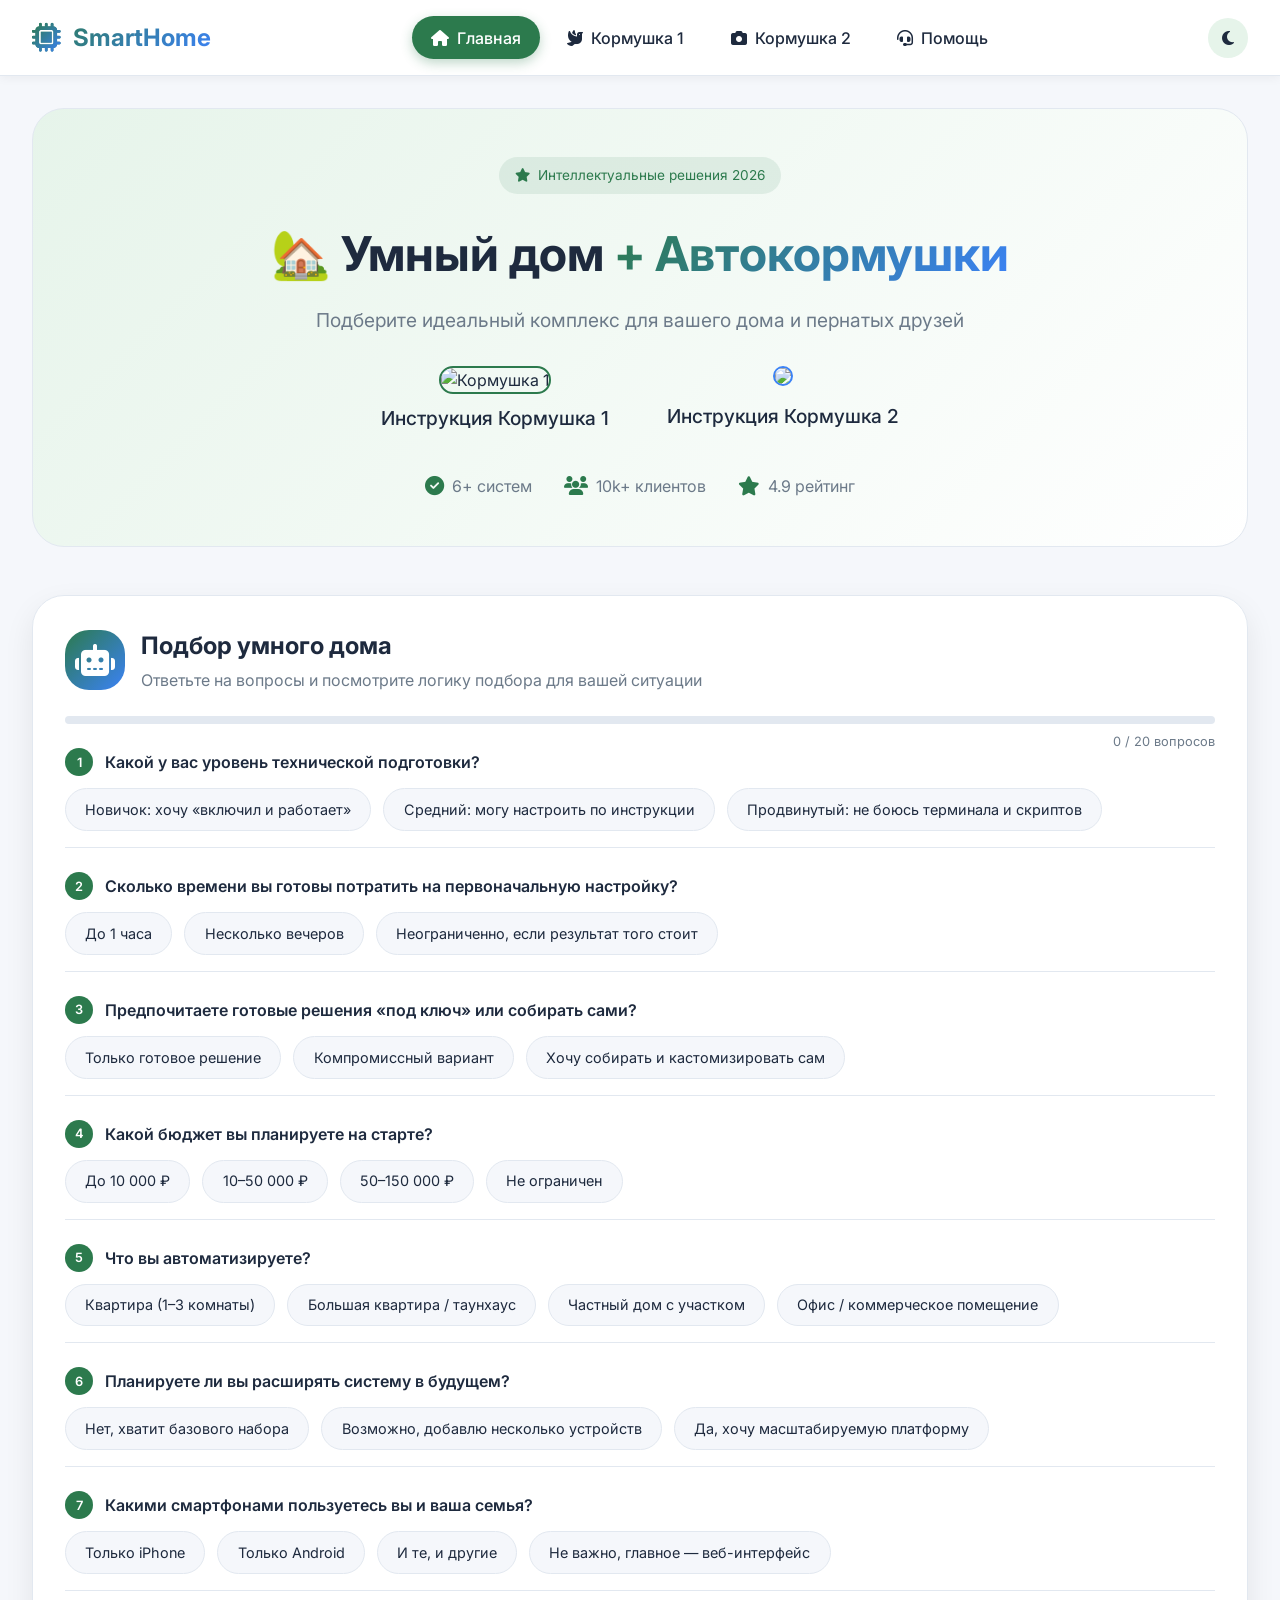
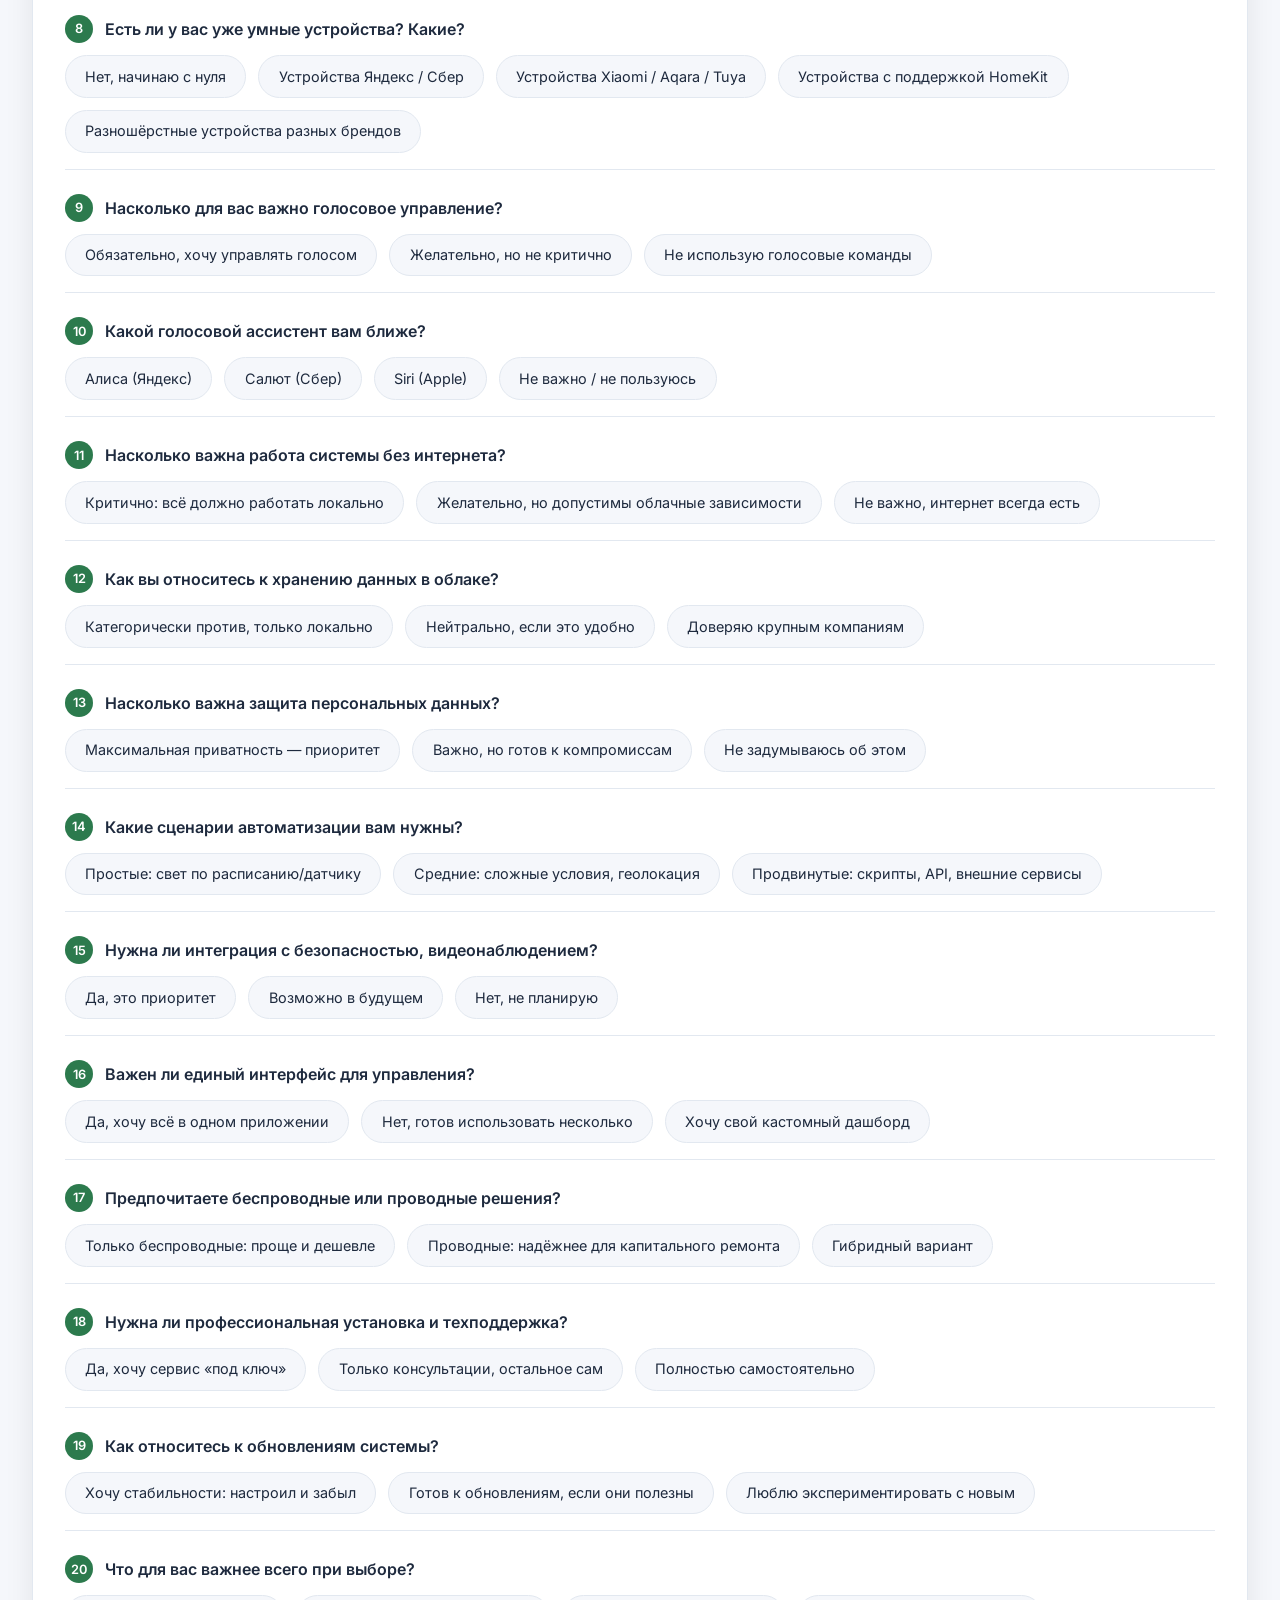
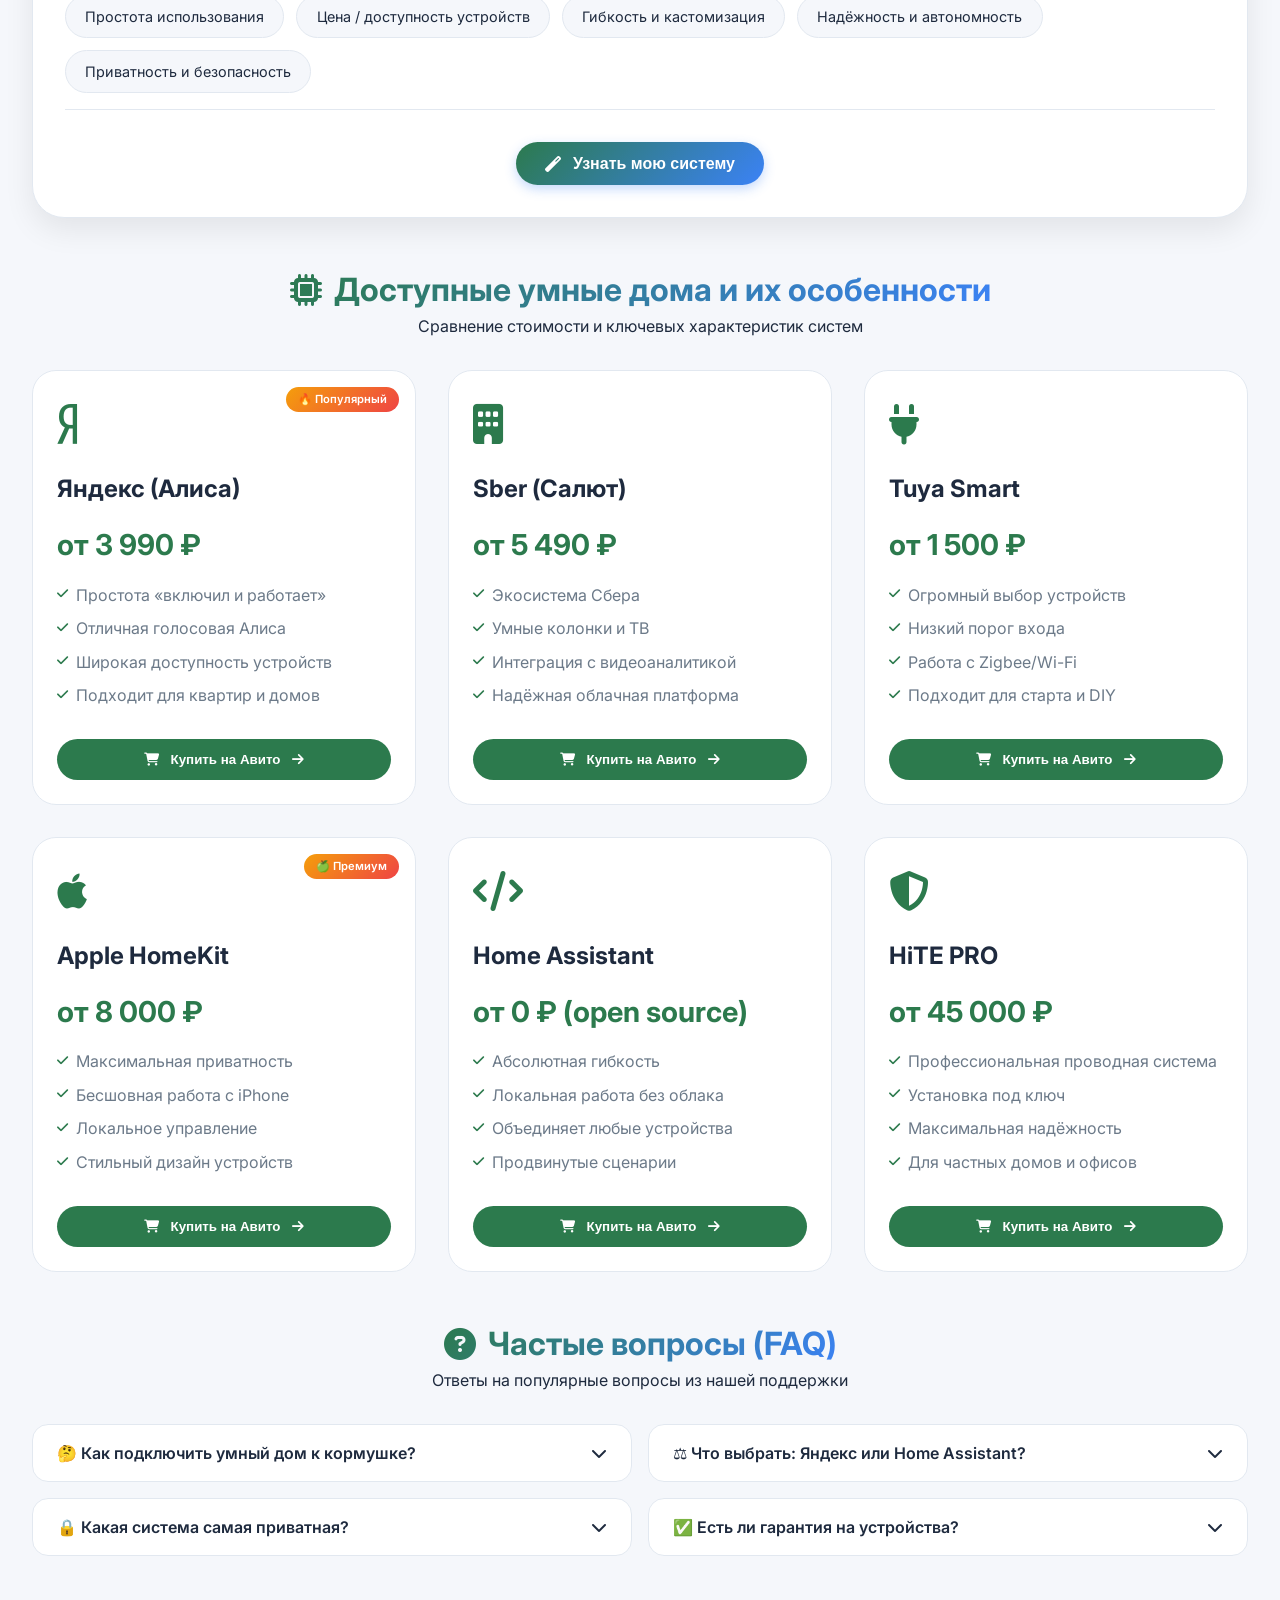
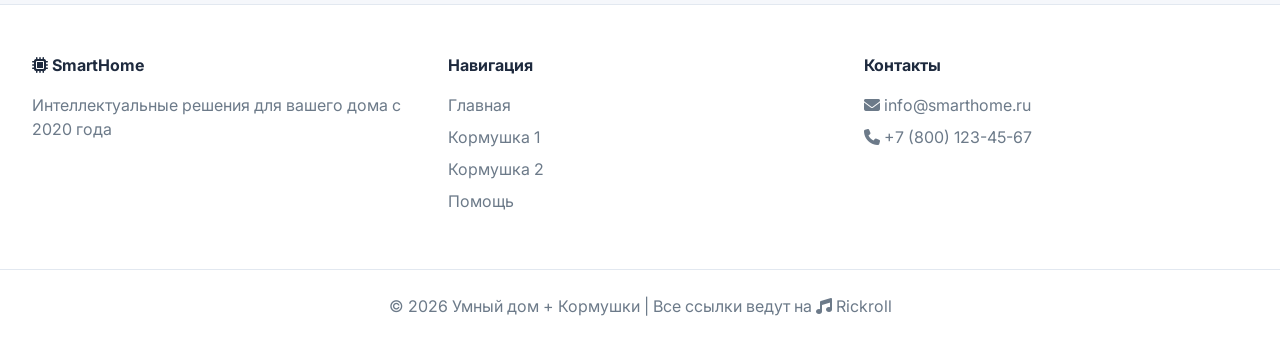
==== index.html @ ef46e373 "Add files via upload" ====
<!DOCTYPE html>
<html lang="ru">
<head>
    <meta charset="UTF-8">
    <meta name="viewport" content="width=device-width, initial-scale=1.0, user-scalable=yes">
    <title>Умный дом | Подбор системы и кормушки</title>
    <link rel="stylesheet" href="style.css">
    <link href="https://fonts.googleapis.com/css2?family=Inter:opsz,wght@14..32,300;14..32,400;14..32,500;14..32,600;14..32,700&display=swap" rel="stylesheet">
    <link rel="stylesheet" href="https://cdnjs.cloudflare.com/ajax/libs/font-awesome/6.5.1/css/all.min.css">
</head>
<body>

<nav class="navbar">
    <div class="nav-container">
        <div class="logo">
            <i class="fas fa-microchip"></i>
            <span>SmartHome</span>
        </div>
        <div class="nav-links">
            <a href="index.html" class="nav-link active">
                <i class="fas fa-home"></i>
                <span>Главная</span>
            </a>
            <a href="feeder1.html" class="nav-link">
                <i class="fas fa-dove"></i>
                <span>Кормушка 1</span>
            </a>
            <a href="feeder2.html" class="nav-link">
                <i class="fas fa-camera"></i>
                <span>Кормушка 2</span>
            </a>
            <a href="help.html" class="nav-link">
                <i class="fas fa-headset"></i>
                <span>Помощь</span>
            </a>
        </div>
        <div class="theme-toggle">
            <i class="fas fa-moon"></i>
        </div>
    </div>
</nav>

<div class="container">
    <div class="hero">
        <div class="hero-badge">
            <i class="fas fa-star"></i>
            <span>Интеллектуальные решения 2026</span>
        </div>
        <h1>🏡 Умный дом <span class="gradient-text">+ Автокормушки</span></h1>
        <p>Подберите идеальный комплекс для вашего дома и пернатых друзей</p>
        
        <div style="display: flex; gap: 20px; justify-content: center; margin-top: 20px; flex-wrap: wrap;">
            <div style="text-align: center;">
                <img src="https://i.oneme.ru/i?r=BTE2sh_eZW7g8kugOdIm2Not65lUGBtLvQIJbwG-RLwgRYxb2yZsm7Zp_z8z1HLp_Xo" alt="Кормушка 1" style="border-radius: 15px; border: 2px solid var(--primary);">
                <p><a href="feeder1.html" class="nav-link">Инструкция Кормушка 1</a></p>
            </div>
            <div style="text-align: center;">
                <img src="https://i.oneme.ru/i?r=BTE2sh_eZW7g8kugOdIm2NotG6CDVXDLyQb_GmB9_yFHc4xb2yZsm7Zp_z8z1HLp_Xo" style="border-radius: 15px; border: 2px solid var(--secondary);">
                <p><a href="feeder2.html" class="nav-link">Инструкция Кормушка 2</a></p>
            </div>
        </div>

        <div class="hero-stats">
            <div class="stat">
                <i class="fas fa-check-circle"></i>
                <span>6+ систем</span>
            </div>
            <div class="stat">
                <i class="fas fa-users"></i>
                <span>10k+ клиентов</span>
            </div>
            <div class="stat">
                <i class="fas fa-star"></i>
                <span>4.9 рейтинг</span>
            </div>
        </div>
    </div>

    <div class="quiz-container" id="quizContainer">
        <div class="quiz-header">
            <div class="quiz-icon">
                <i class="fas fa-robot"></i>
            </div>
            <div>
                <h2>Подбор умного дома</h2>
                <p class="quiz-subtitle">Ответьте на вопросы и посмотрите логику подбора для вашей ситуации</p>
            </div>
        </div>
        
        <div class="quiz-progress">
            <div class="progress-bar" id="quizProgressBar"></div>
            <div class="progress-text">
                <span id="answeredCount">0</span> / <span id="totalQuestions">20</span> вопросов
            </div>
        </div>
        
        <div id="questionsArea"></div>
        
        <div class="quiz-buttons">
            <button id="submitQuiz" class="btn-primary">
                <i class="fas fa-magic"></i>
                <span>Узнать мою систему</span>
            </button>
            <button id="resetQuiz" class="btn-secondary" style="display: none;">
                <i class="fas fa-redo-alt"></i>
                <span>Пройти заново</span>
            </button>
        </div>
        
        <div id="quizResult" class="quiz-result" style="display: none;"></div>
    </div>

    <div class="section-header">
        <h2 class="section-title">
            <i class="fas fa-microchip"></i>
            Доступные умные дома и их особенности
        </h2>
        <p>Сравнение стоимости и ключевых характеристик систем</p>
    </div>
    
    <div class="grid-cards">
        <div class="smart-card">
            <div class="card-badge">🔥 Популярный</div>
            <div class="card-icon"><i class="fab fa-yandex"></i></div>
            <h3>Яндекс (Алиса)</h3>
            <div class="price">от 3 990 ₽</div>
            <ul class="feature-list">
                <li><i class="fas fa-check"></i>Простота «включил и работает»</li>
                <li><i class="fas fa-check"></i>Отличная голосовая Алиса</li>
                <li><i class="fas fa-check"></i>Широкая доступность устройств</li>
                <li><i class="fas fa-check"></i>Подходит для квартир и домов</li>
            </ul>
            <button class="btn-buy" onclick="buyOnAvito('Яндекс Умный дом с Алисой')">
                <i class="fas fa-shopping-cart"></i>
                <span>Купить на Авито</span>
                <i class="fas fa-arrow-right"></i>
            </button>
        </div>
        
        <div class="smart-card">
            <div class="card-icon"><i class="fas fa-building"></i></div>
            <h3>Sber (Салют)</h3>
            <div class="price">от 5 490 ₽</div>
            <ul class="feature-list">
                <li><i class="fas fa-check"></i>Экосистема Сбера</li>
                <li><i class="fas fa-check"></i>Умные колонки и ТВ</li>
                <li><i class="fas fa-check"></i>Интеграция с видеоаналитикой</li>
                <li><i class="fas fa-check"></i>Надёжная облачная платформа</li>
            </ul>
            <button class="btn-buy" onclick="buyOnAvito('Sber Умный дом')">
                <i class="fas fa-shopping-cart"></i>
                <span>Купить на Авито</span>
                <i class="fas fa-arrow-right"></i>
            </button>
        </div>
        
        <div class="smart-card">
            <div class="card-icon"><i class="fas fa-plug"></i></div>
            <h3>Tuya Smart</h3>
            <div class="price">от 1 500 ₽</div>
            <ul class="feature-list">
                <li><i class="fas fa-check"></i>Огромный выбор устройств</li>
                <li><i class="fas fa-check"></i>Низкий порог входа</li>
                <li><i class="fas fa-check"></i>Работа с Zigbee/Wi-Fi</li>
                <li><i class="fas fa-check"></i>Подходит для старта и DIY</li>
            </ul>
            <button class="btn-buy" onclick="buyOnAvito('Tuya Smart устройства')">
                <i class="fas fa-shopping-cart"></i>
                <span>Купить на Авито</span>
                <i class="fas fa-arrow-right"></i>
            </button>
        </div>
        
        <div class="smart-card">
            <div class="card-badge">🍏 Премиум</div>
            <div class="card-icon"><i class="fab fa-apple"></i></div>
            <h3>Apple HomeKit</h3>
            <div class="price">от 8 000 ₽</div>
            <ul class="feature-list">
                <li><i class="fas fa-check"></i>Максимальная приватность</li>
                <li><i class="fas fa-check"></i>Бесшовная работа с iPhone</li>
                <li><i class="fas fa-check"></i>Локальное управление</li>
                <li><i class="fas fa-check"></i>Стильный дизайн устройств</li>
            </ul>
            <button class="btn-buy" onclick="buyOnAvito('Apple HomeKit')">
                <i class="fas fa-shopping-cart"></i>
                <span>Купить на Авито</span>
                <i class="fas fa-arrow-right"></i>
            </button>
        </div>
        
        <div class="smart-card">
            <div class="card-icon"><i class="fas fa-code"></i></div>
            <h3>Home Assistant</h3>
            <div class="price">от 0 ₽ (open source)</div>
            <ul class="feature-list">
                <li><i class="fas fa-check"></i>Абсолютная гибкость</li>
                <li><i class="fas fa-check"></i>Локальная работа без облака</li>
                <li><i class="fas fa-check"></i>Объединяет любые устройства</li>
                <li><i class="fas fa-check"></i>Продвинутые сценарии</li>
            </ul>
            <button class="btn-buy" onclick="buyOnAvito('Home Assistant железо')">
                <i class="fas fa-shopping-cart"></i>
                <span>Купить на Авито</span>
                <i class="fas fa-arrow-right"></i>
            </button>
        </div>
        
        <div class="smart-card">
            <div class="card-icon"><i class="fas fa-shield-alt"></i></div>
            <h3>HiTE PRO</h3>
            <div class="price">от 45 000 ₽</div>
            <ul class="feature-list">
                <li><i class="fas fa-check"></i>Профессиональная проводная система</li>
                <li><i class="fas fa-check"></i>Установка под ключ</li>
                <li><i class="fas fa-check"></i>Максимальная надёжность</li>
                <li><i class="fas fa-check"></i>Для частных домов и офисов</li>
            </ul>
            <button class="btn-buy" onclick="buyOnAvito('HiTE PRO')">
                <i class="fas fa-shopping-cart"></i>
                <span>Купить на Авито</span>
                <i class="fas fa-arrow-right"></i>
            </button>
        </div>
    </div>

    <div class="section-header">
        <h2 class="section-title">
            <i class="fas fa-question-circle"></i>
            Частые вопросы (FAQ)
        </h2>
        <p>Ответы на популярные вопросы из нашей поддержки</p>
    </div>
    
    <div class="faq-grid">
        <div class="faq-item">
            <div class="faq-question">
                <span>🤔 Как подключить умный дом к кормушке?</span>
                <i class="fas fa-chevron-down"></i>
            </div>
            <div class="faq-answer">Все наши комплекты совместимы с кормушками через Wi-Fi/Zigbee модуль. В инструкции описана синхронизация. Процесс занимает не более 10 минут.</div>
        </div>
        
        <div class="faq-item">
            <div class="faq-question">
                <span>⚖️ Что выбрать: Яндекс или Home Assistant?</span>
                <i class="fas fa-chevron-down"></i>
            </div>
            <div class="faq-answer">Если важна простота — Яндекс. Если гибкость и локальность — Home Assistant. Часто используют гибрид: HA как мозг, колонки как интерфейс.</div>
        </div>
        
        <div class="faq-item">
            <div class="faq-question">
                <span>🔒 Какая система самая приватная?</span>
                <i class="fas fa-chevron-down"></i>
            </div>
            <div class="faq-answer">Home Assistant и Apple HomeKit (при локальной настройке) — лидеры по приватности. Ваши данные не покидают пределы дома.</div>
        </div>
        
        <div class="faq-item">
            <div class="faq-question">
                <span>✅ Есть ли гарантия на устройства?</span>
                <i class="fas fa-chevron-down"></i>
            </div>
            <div class="faq-answer">12 месяцев на все устройства. Обмен/возврат в течение 14 дней по закону. Предоставляем официальную гарантию.</div>
        </div>
    </div>
</div>

<footer class="footer">
    <div class="footer-content">
        <div class="footer-section">
            <h4><i class="fas fa-microchip"></i> SmartHome</h4>
            <p>Интеллектуальные решения для вашего дома с 2020 года</p>
        </div>
        <div class="footer-section">
            <h4>Навигация</h4>
            <a href="index.html">Главная</a>
            <a href="feeder1.html">Кормушка 1</a>
            <a href="feeder2.html">Кормушка 2</a>
            <a href="help.html">Помощь</a>
        </div>
        <div class="footer-section">
            <h4>Контакты</h4>
            <p><i class="fas fa-envelope"></i> info@smarthome.ru</p>
            <p><i class="fas fa-phone"></i> +7 (800) 123-45-67</p>
        </div>
    </div>
    <div class="footer-bottom">
        <p>© 2026 Умный дом + Кормушки | Все ссылки ведут на <i class="fas fa-music"></i> Rickroll</p>
    </div>
</footer>

<script src="script.js"></script>
<script>
    const questions = [
        { text: "Какой у вас уровень технической подготовки?", options: ["Новичок: хочу «включил и работает»", "Средний: могу настроить по инструкции", "Продвинутый: не боюсь терминала и скриптов"] },
        { text: "Сколько времени вы готовы потратить на первоначальную настройку?", options: ["До 1 часа", "Несколько вечеров", "Неограниченно, если результат того стоит"] },
        { text: "Предпочитаете готовые решения «под ключ» или собирать сами?", options: ["Только готовое решение", "Компромиссный вариант", "Хочу собирать и кастомизировать сам"] },
        { text: "Какой бюджет вы планируете на старте?", options: ["До 10 000 ₽", "10–50 000 ₽", "50–150 000 ₽", "Не ограничен"] },
        { text: "Что вы автоматизируете?", options: ["Квартира (1–3 комнаты)", "Большая квартира / таунхаус", "Частный дом с участком", "Офис / коммерческое помещение"] },
        { text: "Планируете ли вы расширять систему в будущем?", options: ["Нет, хватит базового набора", "Возможно, добавлю несколько устройств", "Да, хочу масштабируемую платформу"] },
        { text: "Какими смартфонами пользуетесь вы и ваша семья?", options: ["Только iPhone", "Только Android", "И те, и другие", "Не важно, главное — веб-интерфейс"] },
        { text: "Есть ли у вас уже умные устройства? Какие?", options: ["Нет, начинаю с нуля", "Устройства Яндекс / Сбер", "Устройства Xiaomi / Aqara / Tuya", "Устройства с поддержкой HomeKit", "Разношёрстные устройства разных брендов"] },
        { text: "Насколько для вас важно голосовое управление?", options: ["Обязательно, хочу управлять голосом", "Желательно, но не критично", "Не использую голосовые команды"] },
        { text: "Какой голосовой ассистент вам ближе?", options: ["Алиса (Яндекс)", "Салют (Сбер)", "Siri (Apple)", "Не важно / не пользуюсь"] },
        { text: "Насколько важна работа системы без интернета?", options: ["Критично: всё должно работать локально", "Желательно, но допустимы облачные зависимости", "Не важно, интернет всегда есть"] },
        { text: "Как вы относитесь к хранению данных в облаке?", options: ["Категорически против, только локально", "Нейтрально, если это удобно", "Доверяю крупным компаниям"] },
        { text: "Насколько важна защита персональных данных?", options: ["Максимальная приватность — приоритет", "Важно, но готов к компромиссам", "Не задумываюсь об этом"] },
        { text: "Какие сценарии автоматизации вам нужны?", options: ["Простые: свет по расписанию/датчику", "Средние: сложные условия, геолокация", "Продвинутые: скрипты, API, внешние сервисы"] },
        { text: "Нужна ли интеграция с безопасностью, видеонаблюдением?", options: ["Да, это приоритет", "Возможно в будущем", "Нет, не планирую"] },
        { text: "Важен ли единый интерфейс для управления?", options: ["Да, хочу всё в одном приложении", "Нет, готов использовать несколько", "Хочу свой кастомный дашборд"] },
        { text: "Предпочитаете беспроводные или проводные решения?", options: ["Только беспроводные: проще и дешевле", "Проводные: надёжнее для капитального ремонта", "Гибридный вариант"] },
        { text: "Нужна ли профессиональная установка и техподдержка?", options: ["Да, хочу сервис «под ключ»", "Только консультации, остальное сам", "Полностью самостоятельно"] },
        { text: "Как относитесь к обновлениям системы?", options: ["Хочу стабильности: настроил и забыл", "Готов к обновлениям, если они полезны", "Люблю экспериментировать с новым"] },
        { text: "Что для вас важнее всего при выборе?", options: ["Простота использования", "Цена / доступность устройств", "Гибкость и кастомизация", "Надёжность и автономность", "Приватность и безопасность"] }
    ];

    const systems = {
        yandex: { name: "Яндекс (Алиса)", icon: "fab fa-yandex", color: "#fc3f1d" },
        sber: { name: "Sber (Салют)", icon: "fas fa-building", color: "#2d9c5c" },
        tuya: { name: "Tuya Smart", icon: "fas fa-plug", color: "#3b82f6" },
        homekit: { name: "Apple HomeKit", icon: "fab fa-apple", color: "#555" },
        hass: { name: "Home Assistant", icon: "fas fa-code", color: "#18bcc9" },
        hite: { name: "HiTE PRO", icon: "fas fa-shield-alt", color: "#8b5cf6" }
    };

    const descriptions = {
        yandex: "🏠 **Яндекс (Алиса)** — идеальный выбор для новичков. Простота, доступные устройства, отличное голосовое управление.",
        sber: "🌿 **Sber (Салют)** — надёжная экосистема от Сбера. Хорошая интеграция с умными ТВ и камерами.",
        tuya: "🐾 **Tuya Smart** — самое бюджетное решение. Огромный выбор устройств от разных производителей.",
        homekit: "🍏 **Apple HomeKit** — максимальная приватность и бесшовная работа с iPhone/iPad.",
        hass: "⚙️ **Home Assistant** — абсолютная свобода. Объединяет любые устройства, работает локально.",
        hite: "🔧 **HiTE PRO** — профессиональная проводная система. Установка под ключ, максимальная надёжность."
    };

    function calculateScores(answers) {
        let scores = { yandex: 0, sber: 0, tuya: 0, homekit: 0, hass: 0, hite: 0 };
        if (answers[0] === 0) { scores.yandex += 3; scores.sber += 3; scores.tuya += 2; }
        else if (answers[0] === 2) { scores.hass += 5; scores.hite += 2; }
        if (answers[1] === 0) { scores.yandex += 2; scores.sber += 2; scores.tuya += 2; }
        else if (answers[1] === 2) { scores.hass += 4; }
        if (answers[2] === 0) { scores.yandex += 3; scores.sber += 3; scores.homekit += 2; }
        else if (answers[2] === 2) { scores.hass += 5; scores.tuya += 2; }
        if (answers[3] === 0) scores.tuya += 4;
        else if (answers[3] === 2) { scores.hite += 3; scores.hass += 2; }
        if (answers[4] === 2 || answers[4] === 3) { scores.hite += 4; scores.hass += 3; }
        if (answers[6] === 0) scores.homekit += 5;
        if (answers[10] === 0) { scores.hass += 5; scores.hite += 3; }
        return scores;
    }

    function getRecommendation(scores) {
        let maxScore = -1, bestSystem = null;
        for (let [system, score] of Object.entries(scores)) {
            if (score > maxScore) { maxScore = score; bestSystem = system; }
        }
        return { system: bestSystem, description: descriptions[bestSystem], score: maxScore };
    }

    let userAnswers = new Array(questions.length).fill(null);
    
    function updateProgress() {
        const answered = userAnswers.filter(a => a !== null).length;
        document.getElementById('answeredCount').textContent = answered;
        const percent = (answered / questions.length) * 100;
        document.getElementById('quizProgressBar').style.width = `${percent}%`;
    }

    function renderQuestions() {
        const container = document.getElementById('questionsArea');
        container.innerHTML = '';
        questions.forEach((q, idx) => {
            const qDiv = document.createElement('div');
            qDiv.className = 'quiz-question';
            qDiv.innerHTML = `<p><span class="q-num">${idx+1}</span> ${q.text}</p><div class="quiz-options" id="q-${idx}"></div>`;
            container.appendChild(qDiv);
            const optsDiv = document.getElementById(`q-${idx}`);
            q.options.forEach((opt, optIdx) => {
                const optSpan = document.createElement('span');
                optSpan.className = 'quiz-option';
                optSpan.textContent = opt;
                optSpan.onclick = () => { selectOption(idx, optIdx); updateProgress(); };
                if (userAnswers[idx] === optIdx) optSpan.classList.add('selected');
                optsDiv.appendChild(optSpan);
            });
        });
        updateProgress();
    }
    
    function selectOption(qIdx, optIdx) {
        userAnswers[qIdx] = optIdx;
        const opts = document.querySelectorAll(`#q-${qIdx} .quiz-option`);
        opts.forEach((opt, i) => { if (i === optIdx) opt.classList.add('selected'); else opt.classList.remove('selected'); });
    }
    
    function submitQuiz() {
        for (let i = 0; i < userAnswers.length; i++) {
            if (userAnswers[i] === null) {
                alert(`Пожалуйста, ответьте на вопрос ${i+1}`);
                return;
            }
        }
        const scores = calculateScores(userAnswers);
        const rec = getRecommendation(scores);
        const resultDiv = document.getElementById('quizResult');
        resultDiv.style.display = 'block';
        resultDiv.innerHTML = `
            <div class="result-icon"><i class="${systems[rec.system].icon}"></i></div>
            <h3>🎯 Ваша рекомендуемая система:</h3>
            <div class="system-badge" style="background: ${systems[rec.system].color}">${systems[rec.system].name}</div>
            <p style="margin-top: 16px;">${rec.description}</p>
            <div class="hybrid-tip">
                <i class="fas fa-lightbulb"></i>
                <p>💡 Совет: Многие пользователи выбирают комбинацию <strong>Home Assistant</strong> как «мозг» системы + <strong>Яндекс</strong> как голосовой интерфейс.</p>
            </div>
            <button class="btn-primary" onclick="buyOnAvito('Все системы умного дома')">
                <i class="fas fa-shopping-cart"></i>
                <span>🛒 Перейти к покупке</span>
                <i class="fas fa-arrow-right"></i>
            </button>
        `;
        document.getElementById('submitQuiz').style.display = 'none';
        document.getElementById('resetQuiz').style.display = 'inline-flex';
        resultDiv.scrollIntoView({ behavior: 'smooth' });
    }
    
    function resetQuiz() {
        userAnswers.fill(null);
        renderQuestions();
        document.getElementById('quizResult').style.display = 'none';
        document.getElementById('submitQuiz').style.display = 'inline-flex';
        document.getElementById('resetQuiz').style.display = 'none';
        window.scrollTo({ top: document.getElementById('quizContainer').offsetTop - 100, behavior: 'smooth' });
    }
    
    function resetQuiz() {
        userAnswers.fill(null);
        renderQuestions();
        document.getElementById('quizResult').style.display = 'none';
        document.getElementById('submitQuiz').style.display = 'inline-flex';
        document.getElementById('resetQuiz').style.display = 'none';
        window.scrollTo({ top: document.getElementById('quizContainer').offsetTop - 100, behavior: 'smooth' });
    }
    
    // Ждем полной загрузки DOM, но не переопределяем тему — она уже в script.js
    document.addEventListener('DOMContentLoaded', () => {
        renderQuestions();
        document.getElementById('submitQuiz').onclick = submitQuiz;
        document.getElementById('resetQuiz').onclick = resetQuiz;
    });
</script> 
</body>
</html>
---- style.css ----
/* style.css - современный дизайн с анимациями и тёмной темой */

:root {
    --primary: #2c7a4d;
    --primary-dark: #1f5e3a;
    --primary-light: #e6f4ea;
    --secondary: #3b82f6;
    --accent: #8b5cf6;
    --bg: #f5f7fb;
    --bg-card: #ffffff;
    --text: #1e2a3e;
    --text-light: #6c7a89;
    --border: #e2e8f0;
    --shadow: 0 12px 30px rgba(0,0,0,0.08);
    --shadow-hover: 0 20px 35px rgba(0,0,0,0.12);
    --transition: all 0.3s cubic-bezier(0.4, 0, 0.2, 1);
}

.dark-theme {
    --primary: #3b9e63;
    --primary-dark: #2c7a4d;
    --primary-light: #1a3a2a;
    --bg: #0f172a;
    --bg-card: #1e293b;
    --text: #f1f5f9;
    --text-light: #94a3b8;
    --border: #334155;
    --shadow: 0 12px 30px rgba(0,0,0,0.3);
    --shadow-hover: 0 20px 35px rgba(0,0,0,0.4);
}

* {
    margin: 0;
    padding: 0;
    box-sizing: border-box;
}

body {
    background: var(--bg);
    font-family: 'Inter', system-ui, -apple-system, sans-serif;
    color: var(--text);
    line-height: 1.5;
    transition: var(--transition);
}

/* Навигация */
.navbar {
    background: var(--bg-card);
    box-shadow: 0 2px 10px rgba(0,0,0,0.05);
    position: sticky;
    top: 0;
    z-index: 1000;
    backdrop-filter: blur(10px);
    border-bottom: 1px solid var(--border);
}

.nav-container {
    max-width: 1280px;
    margin: 0 auto;
    padding: 1rem 2rem;
    display: flex;
    justify-content: space-between;
    align-items: center;
    flex-wrap: wrap;
    gap: 1rem;
}

.logo {
    display: flex;
    align-items: center;
    gap: 0.75rem;
    font-size: 1.5rem;
    font-weight: 700;
    background: linear-gradient(135deg, var(--primary), var(--secondary));
    -webkit-background-clip: text;
    background-clip: text;
    color: transparent;
}

.logo i {
    background: linear-gradient(135deg, var(--primary), var(--secondary));
    -webkit-background-clip: text;
    background-clip: text;
    color: transparent;
    font-size: 1.8rem;
}

.nav-links {
    display: flex;
    gap: 0.5rem;
    flex-wrap: wrap;
}

.nav-link {
    display: flex;
    align-items: center;
    gap: 0.5rem;
    padding: 0.6rem 1.2rem;
    border-radius: 2rem;
    text-decoration: none;
    color: var(--text);
    font-weight: 500;
    transition: var(--transition);
    background: transparent;
}

.nav-link:hover {
    background: var(--primary-light);
    color: var(--primary);
    transform: translateY(-2px);
}

.nav-link.active {
    background: var(--primary);
    color: white;
    box-shadow: 0 4px 12px rgba(44,122,77,0.3);
}

.theme-toggle {
    background: var(--primary-light);
    width: 40px;
    height: 40px;
    border-radius: 50%;
    display: flex;
    align-items: center;
    justify-content: center;
    cursor: pointer;
    transition: var(--transition);
}

.theme-toggle:hover {
    transform: scale(1.1);
    background: var(--primary);
    color: white;
}

/* Контейнер */
.container {
    max-width: 1280px;
    margin: 2rem auto;
    padding: 0 2rem;
}

/* Hero секция */
.hero {
    background: linear-gradient(135deg, var(--primary-light), var(--bg-card));
    border-radius: 2rem;
    padding: 3rem 2rem;
    text-align: center;
    margin-bottom: 3rem;
    border: 1px solid var(--border);
}

.hero-badge {
    display: inline-flex;
    align-items: center;
    gap: 0.5rem;
    background: rgba(44,122,77,0.1);
    padding: 0.5rem 1rem;
    border-radius: 2rem;
    font-size: 0.85rem;
    color: var(--primary);
    margin-bottom: 1.5rem;
}

.hero h1 {
    font-size: 3rem;
    margin-bottom: 1rem;
    color: var(--text);
}

.gradient-text {
    background: linear-gradient(135deg, var(--primary), var(--secondary));
    -webkit-background-clip: text;
    background-clip: text;
    color: transparent;
}

.hero p {
    font-size: 1.2rem;
    color: var(--text-light);
    margin-bottom: 2rem;
}

.hero-stats {
    display: flex;
    justify-content: center;
    gap: 2rem;
    flex-wrap: wrap;
}

.stat {
    display: flex;
    align-items: center;
    gap: 0.5rem;
    color: var(--text-light);
}

.stat i {
    color: var(--primary);
    font-size: 1.2rem;
}

/* Опросник */
.quiz-container {
    background: var(--bg-card);
    border-radius: 2rem;
    padding: 2rem;
    margin-bottom: 3rem;
    box-shadow: var(--shadow);
    border: 1px solid var(--border);
}

.quiz-header {
    display: flex;
    align-items: center;
    gap: 1rem;
    margin-bottom: 1.5rem;
}

.quiz-icon {
    width: 60px;
    height: 60px;
    background: linear-gradient(135deg, var(--primary), var(--secondary));
    border-radius: 1.5rem;
    display: flex;
    align-items: center;
    justify-content: center;
    font-size: 2rem;
    color: white;
}

.quiz-container h2 {
    color: var(--text);
    margin-bottom: 0.25rem;
}

.quiz-subtitle {
    color: var(--text-light);
}

.quiz-progress {
    background: var(--border);
    border-radius: 1rem;
    height: 8px;
    margin: 1.5rem 0;
    position: relative;
}

.progress-bar {
    background: linear-gradient(90deg, var(--primary), var(--secondary));
    border-radius: 1rem;
    height: 100%;
    width: 0%;
    transition: width 0.3s ease;
}

.progress-text {
    text-align: right;
    font-size: 0.8rem;
    color: var(--text-light);
    margin-top: 0.5rem;
}

.quiz-question {
    margin-bottom: 1.5rem;
    padding-bottom: 1rem;
    border-bottom: 1px solid var(--border);
}

.quiz-question p {
    font-weight: 600;
    margin-bottom: 0.75rem;
    color: var(--text);
    display: flex;
    align-items: center;
    gap: 0.75rem;
}

.q-num {
    background: var(--primary);
    color: white;
    width: 28px;
    height: 28px;
    border-radius: 50%;
    display: inline-flex;
    align-items: center;
    justify-content: center;
    font-size: 0.8rem;
    font-weight: 600;
}

.quiz-options {
    display: flex;
    flex-wrap: wrap;
    gap: 0.75rem;
}

.quiz-option {
    background: var(--bg);
    padding: 0.6rem 1.2rem;
    border-radius: 2rem;
    cursor: pointer;
    transition: var(--transition);
    border: 1px solid var(--border);
    font-size: 0.9rem;
    color: var(--text);
}

.quiz-option:hover {
    border-color: var(--primary);
    transform: translateY(-2px);
}

.quiz-option.selected {
    background: var(--primary);
    color: white;
    border-color: var(--primary);
}

.quiz-buttons {
    display: flex;
    gap: 1rem;
    justify-content: center;
    margin-top: 2rem;
}

.btn-primary, .btn-secondary {
    display: inline-flex;
    align-items: center;
    gap: 0.75rem;
    padding: 0.8rem 1.8rem;
    border-radius: 2rem;
    font-weight: 600;
    cursor: pointer;
    transition: var(--transition);
    border: none;
    font-size: 1rem;
}

.btn-primary {
    background: linear-gradient(135deg, var(--primary), var(--secondary));
    color: white;
    box-shadow: 0 4px 12px rgba(59,130,246,0.3);
}

.btn-primary:hover {
    transform: translateY(-2px);
    box-shadow: 0 6px 20px rgba(59,130,246,0.4);
}

.btn-secondary {
    background: var(--border);
    color: var(--text);
}

.btn-secondary:hover {
    transform: translateY(-2px);
    background: var(--primary-light);
}

.quiz-result {
    background: var(--primary-light);
    border-radius: 1.5rem;
    padding: 2rem;
    margin-top: 2rem;
    text-align: center;
}

.result-icon {
    font-size: 4rem;
    margin-bottom: 1rem;
}

.system-badge {
    display: inline-block;
    padding: 0.5rem 1.5rem;
    border-radius: 2rem;
    font-weight: 700;
    font-size: 1.2rem;
    margin: 1rem 0;
    color: white;
}

.hybrid-tip {
    background: rgba(139,92,246,0.1);
    border-radius: 1rem;
    padding: 1rem;
    margin: 1.5rem 0;
    display: flex;
    gap: 1rem;
    align-items: flex-start;
    text-align: left;
}

.hybrid-tip i {
    font-size: 1.5rem;
    color: var(--accent);
}

/* Секция заголовка */
.section-header {
    text-align: center;
    margin-bottom: 2rem;
}

.section-title {
    font-size: 2rem;
    display: inline-flex;
    align-items: center;
    gap: 0.75rem;
    background: linear-gradient(135deg, var(--primary), var(--secondary));
    -webkit-background-clip: text;
    background-clip: text;
    color: transparent;
}

/* Карточки товаров */
.grid-cards {
    display: grid;
    grid-template-columns: repeat(auto-fill, minmax(320px, 1fr));
    gap: 2rem;
    margin-bottom: 3rem;
}

.smart-card {
    background: var(--bg-card);
    border-radius: 1.5rem;
    padding: 1.5rem;
    transition: var(--transition);
    border: 1px solid var(--border);
    position: relative;
    overflow: hidden;
}

.smart-card:hover {
    transform: translateY(-8px);
    box-shadow: var(--shadow-hover);
}

.card-badge {
    position: absolute;
    top: 1rem;
    right: 1rem;
    background: linear-gradient(135deg, #f59e0b, #ef4444);
    color: white;
    padding: 0.25rem 0.75rem;
    border-radius: 2rem;
    font-size: 0.7rem;
    font-weight: 600;
}

.card-icon {
    font-size: 2.5rem;
    margin-bottom: 1rem;
    color: var(--primary);
}

.smart-card h3 {
    font-size: 1.5rem;
    margin-bottom: 0.5rem;
    color: var(--text);
}

.price {
    font-size: 1.8rem;
    font-weight: 700;
    color: var(--primary);
    margin: 1rem 0;
}

.feature-list {
    list-style: none;
    margin: 1rem 0;
}

.feature-list li {
    display: flex;
    align-items: center;
    gap: 0.5rem;
    margin: 0.6rem 0;
    color: var(--text-light);
}

.feature-list li i {
    color: var(--primary);
    font-size: 0.8rem;
}

.btn-buy {
    width: 100%;
    display: inline-flex;
    align-items: center;
    justify-content: center;
    gap: 0.75rem;
    background: var(--primary);
    color: white;
    padding: 0.8rem;
    border-radius: 2rem;
    text-decoration: none;
    font-weight: 600;
    transition: var(--transition);
    border: none;
    cursor: pointer;
    margin-top: 1rem;
}

.btn-buy:hover {
    background: var(--primary-dark);
    transform: translateY(-2px);
}

/* FAQ сетка */
.faq-grid {
    display: grid;
    grid-template-columns: repeat(auto-fill, minmax(400px, 1fr));
    gap: 1rem;
    margin-bottom: 3rem;
}

.faq-item {
    background: var(--bg-card);
    border-radius: 1rem;
    padding: 1rem 1.5rem;
    border: 1px solid var(--border);
    cursor: pointer;
    transition: var(--transition);
}

.faq-item:hover {
    border-color: var(--primary);
}

.faq-question {
    display: flex;
    justify-content: space-between;
    align-items: center;
    font-weight: 600;
    color: var(--text);
}

.faq-question i {
    transition: transform 0.3s;
}

.faq-item.open .faq-question i {
    transform: rotate(180deg);
}

.faq-answer {
    margin-top: 1rem;
    padding-top: 1rem;
    border-top: 1px solid var(--border);
    color: var(--text-light);
    display: none;
}

.faq-item.open .faq-answer {
    display: block;
}

/* Футер */
.footer {
    background: var(--bg-card);
    border-top: 1px solid var(--border);
    margin-top: 3rem;
}

.footer-content {
    max-width: 1280px;
    margin: 0 auto;
    padding: 3rem 2rem;
    display: grid;
    grid-template-columns: repeat(auto-fit, minmax(250px, 1fr));
    gap: 2rem;
}

.footer-section h4 {
    margin-bottom: 1rem;
    color: var(--text);
}

.footer-section p, .footer-section a {
    color: var(--text-light);
    text-decoration: none;
    display: block;
    margin: 0.5rem 0;
    transition: var(--transition);
}

.footer-section a:hover {
    color: var(--primary);
}

.footer-bottom {
    text-align: center;
    padding: 1.5rem;
    border-top: 1px solid var(--border);
    color: var(--text-light);
}

/* Адаптивность */
@media (max-width: 768px) {
    .container { padding: 0 1rem; }
    .hero h1 { font-size: 2rem; }
    .nav-container { flex-direction: column; }
    .nav-links { justify-content: center; }
    .grid-cards { grid-template-columns: 1fr; }
    .faq-grid { grid-template-columns: 1fr; }
    .quiz-header { flex-direction: column; text-align: center; }
    .quiz-buttons { flex-direction: column; }
    .hero-stats { gap: 1rem; }
}

/* Анимации */
@keyframes fadeInUp {
    from { opacity: 0; transform: translateY(20px); }
    to { opacity: 1; transform: translateY(0); }
}

.quiz-container, .smart-card, .faq-item {
    animation: fadeInUp 0.5s ease forwards;
}
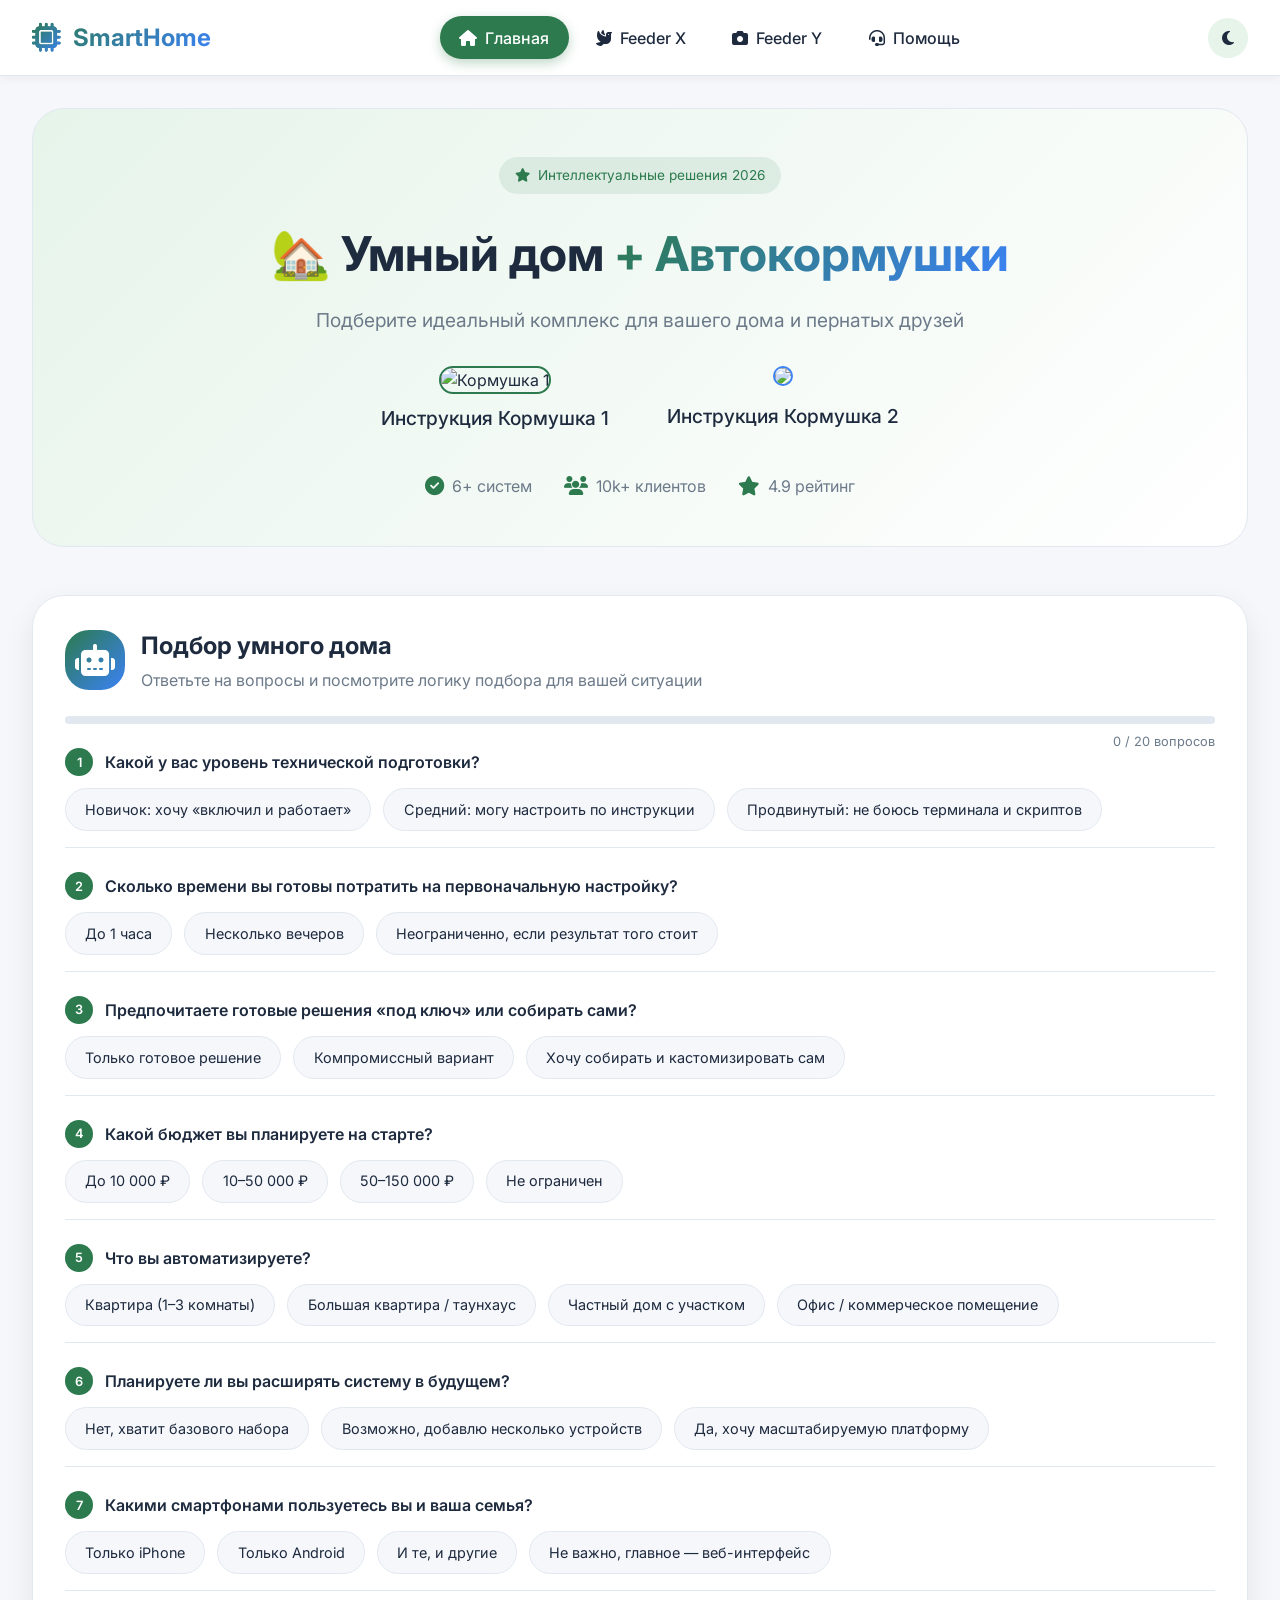
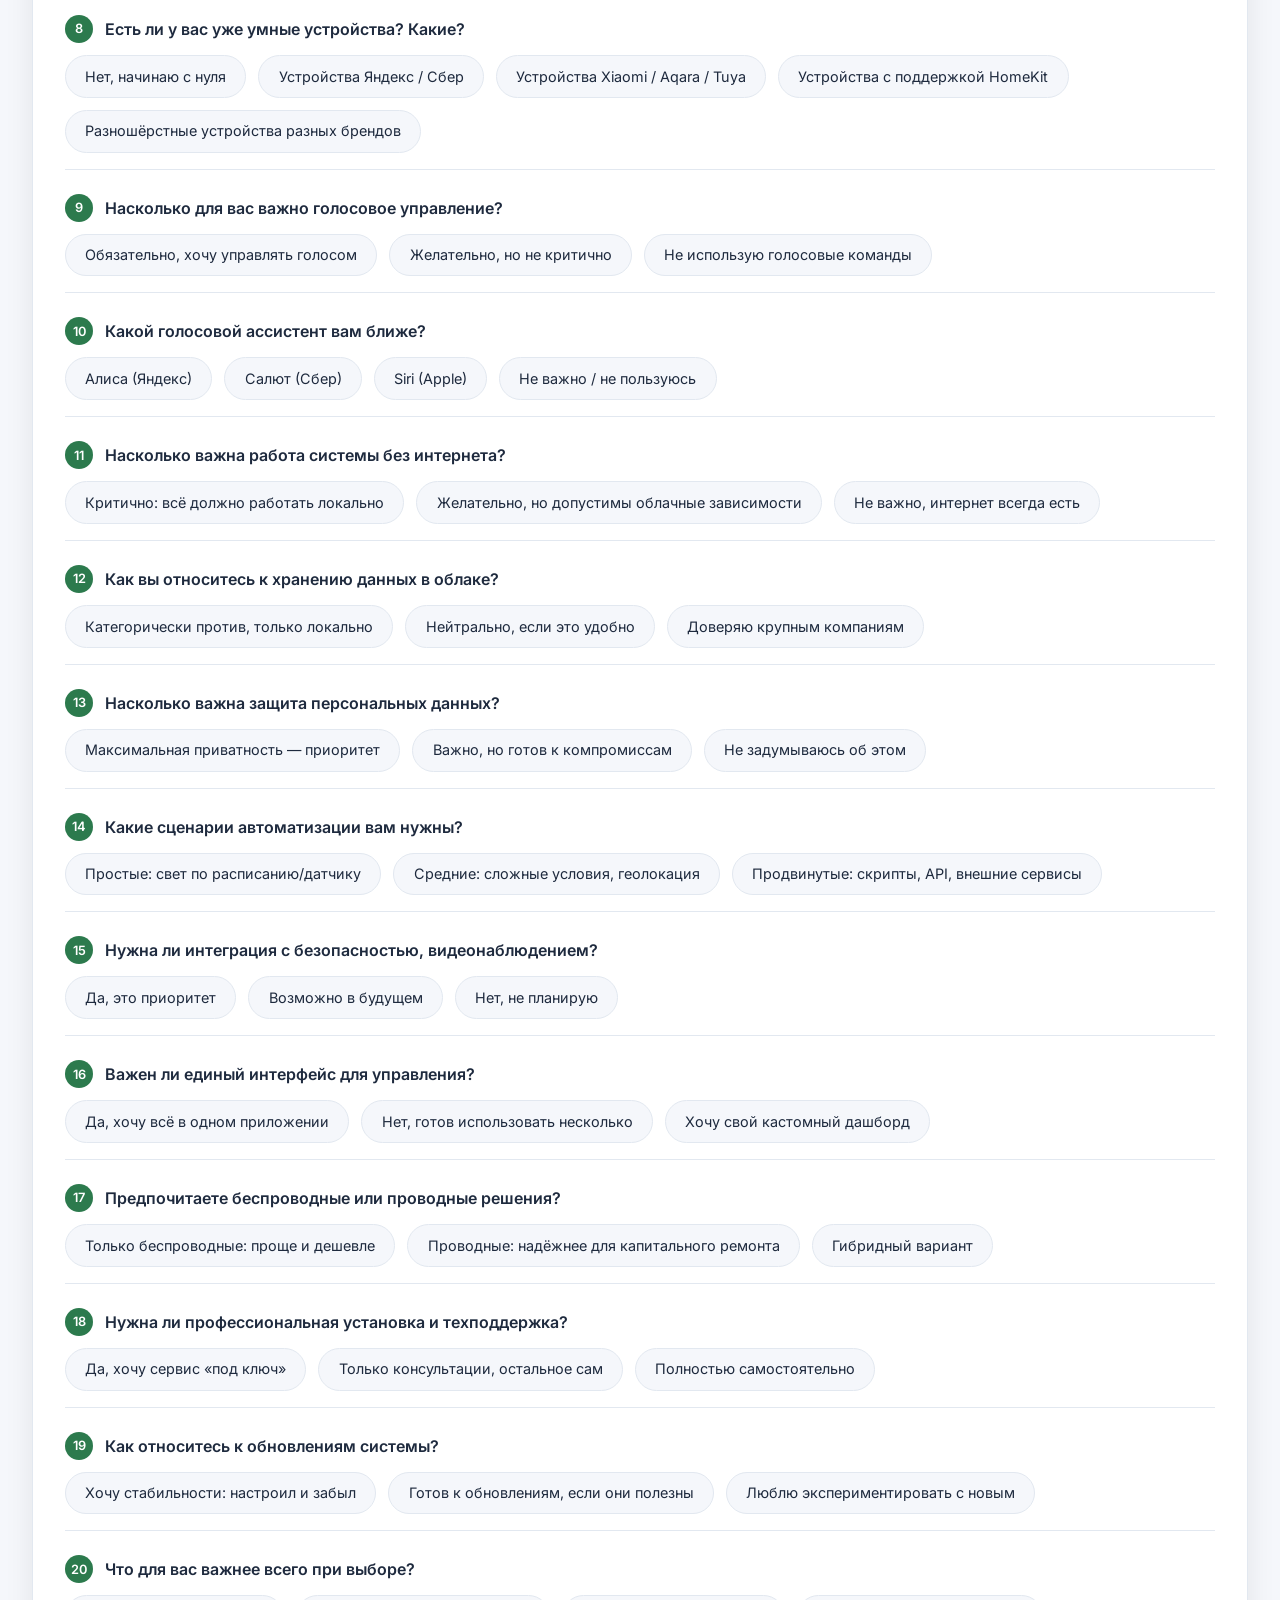
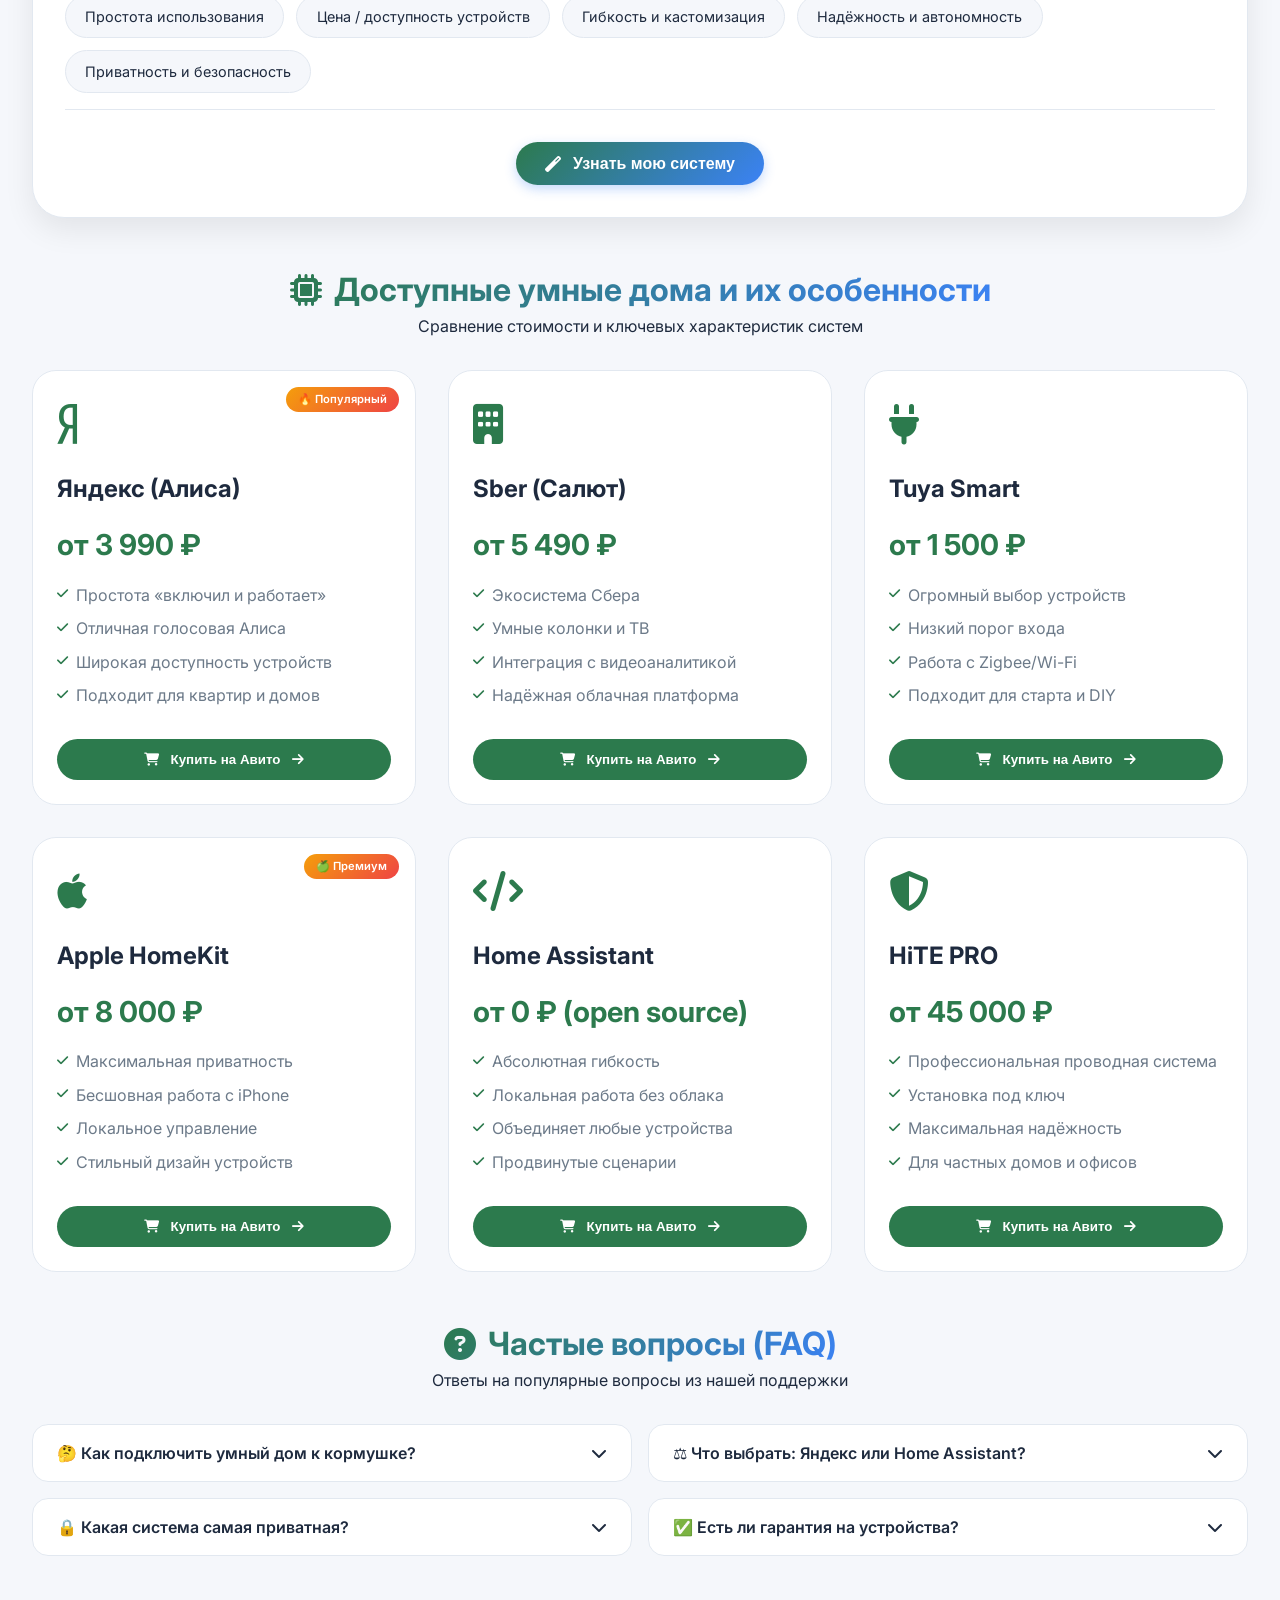
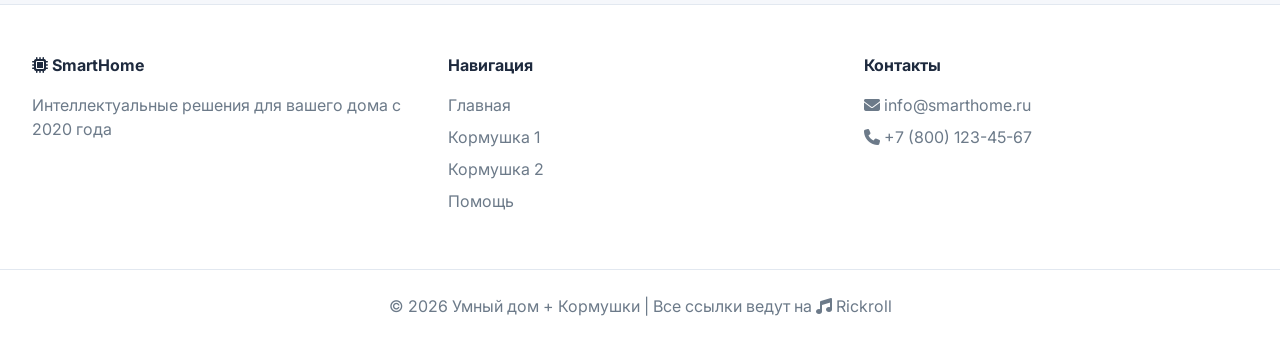
==== commit fdc79c0f: "Update index.html" ====
--- a/index.html
+++ b/index.html
@@ -23,11 +23,11 @@
             </a>
             <a href="feeder1.html" class="nav-link">
                 <i class="fas fa-dove"></i>
-                <span>Кормушка 1</span>
+                <span>Feeder X</span>
             </a>
             <a href="feeder2.html" class="nav-link">
                 <i class="fas fa-camera"></i>
-                <span>Кормушка 2</span>
+                <span>Feeder Y</span>
             </a>
             <a href="help.html" class="nav-link">
                 <i class="fas fa-headset"></i>
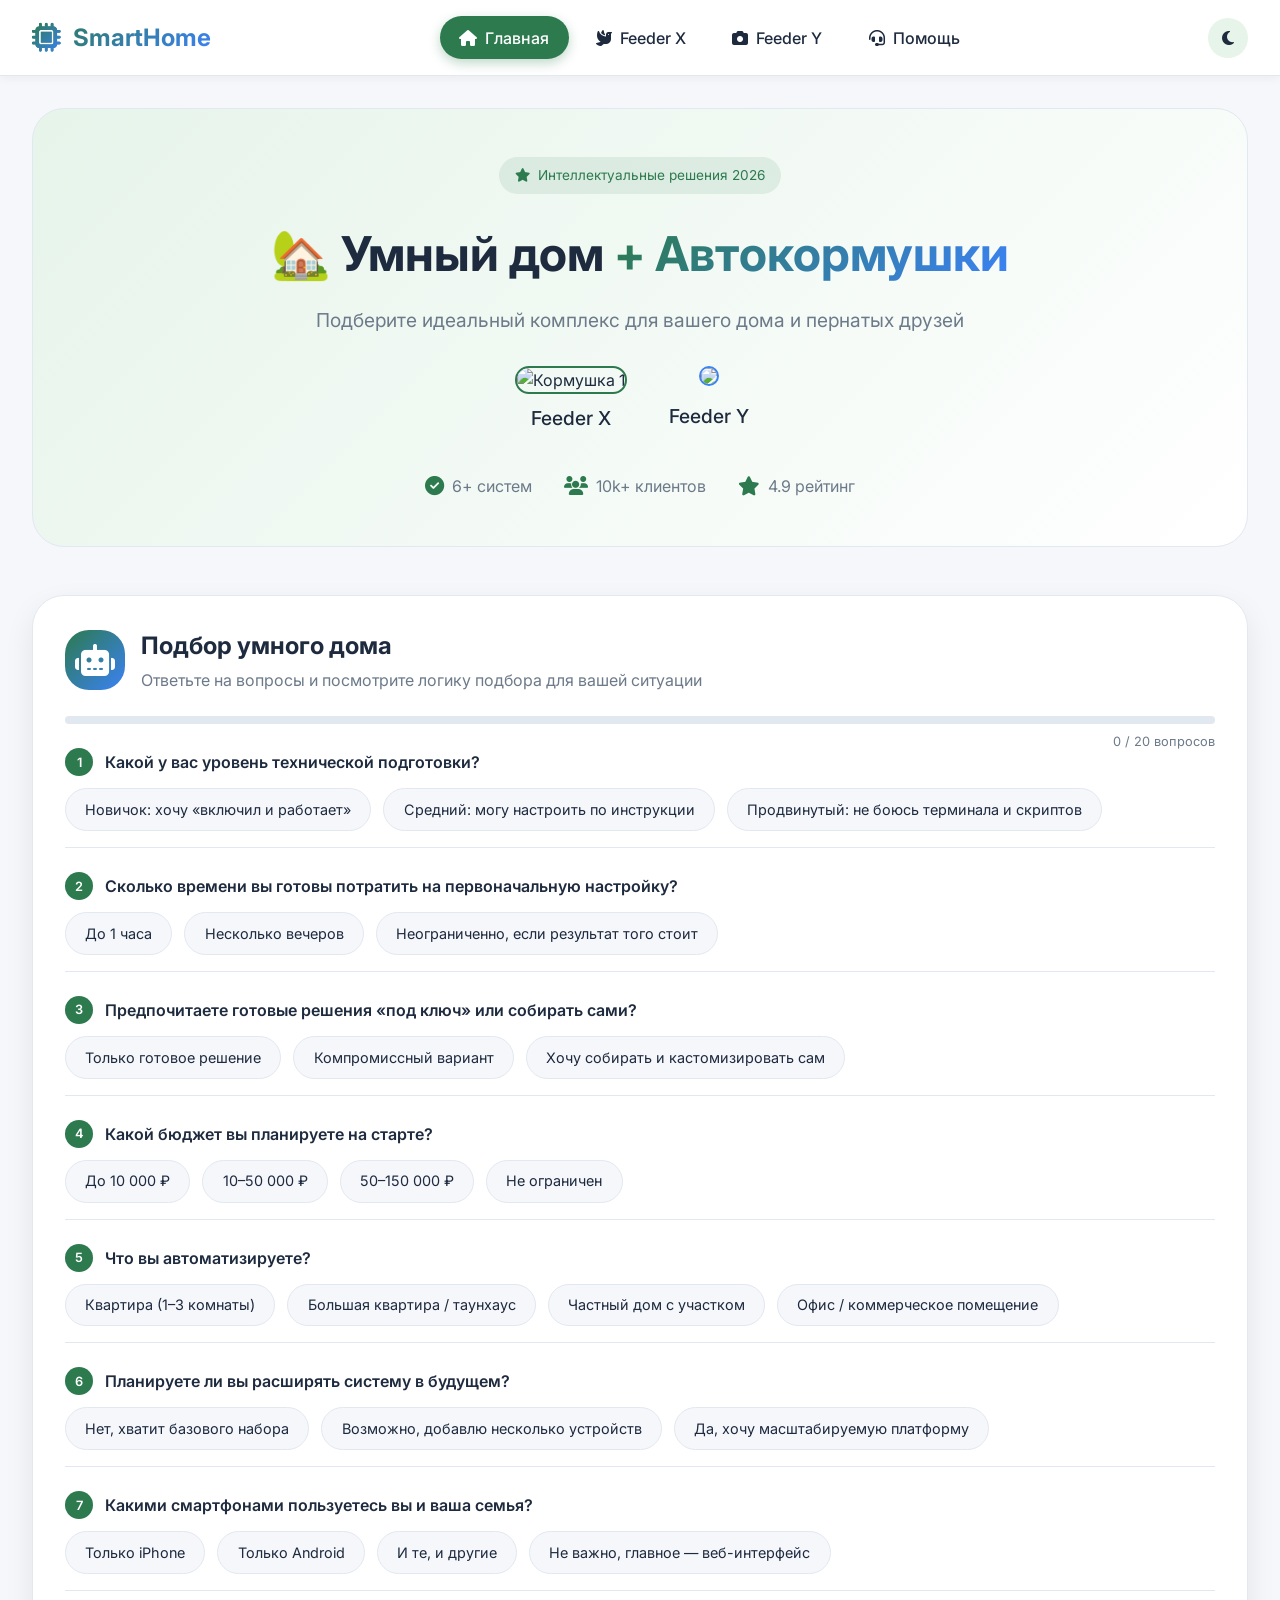
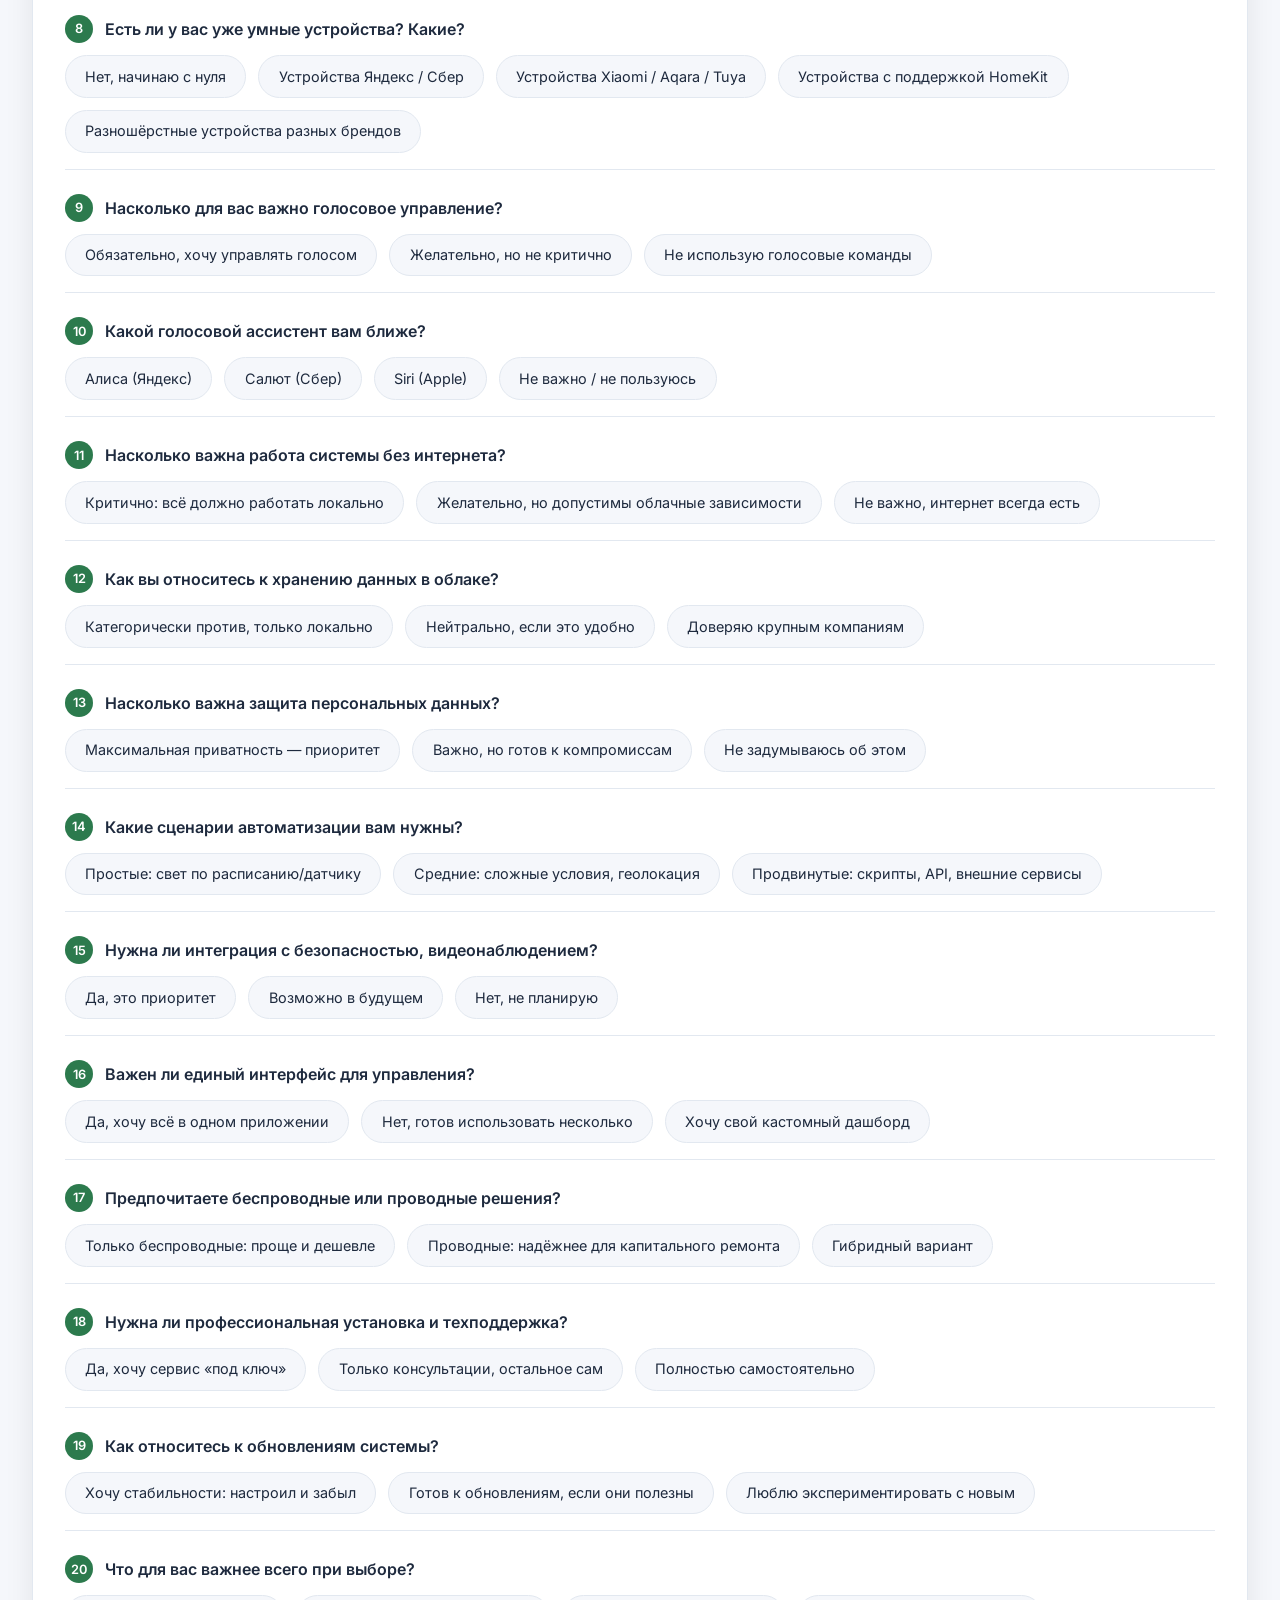
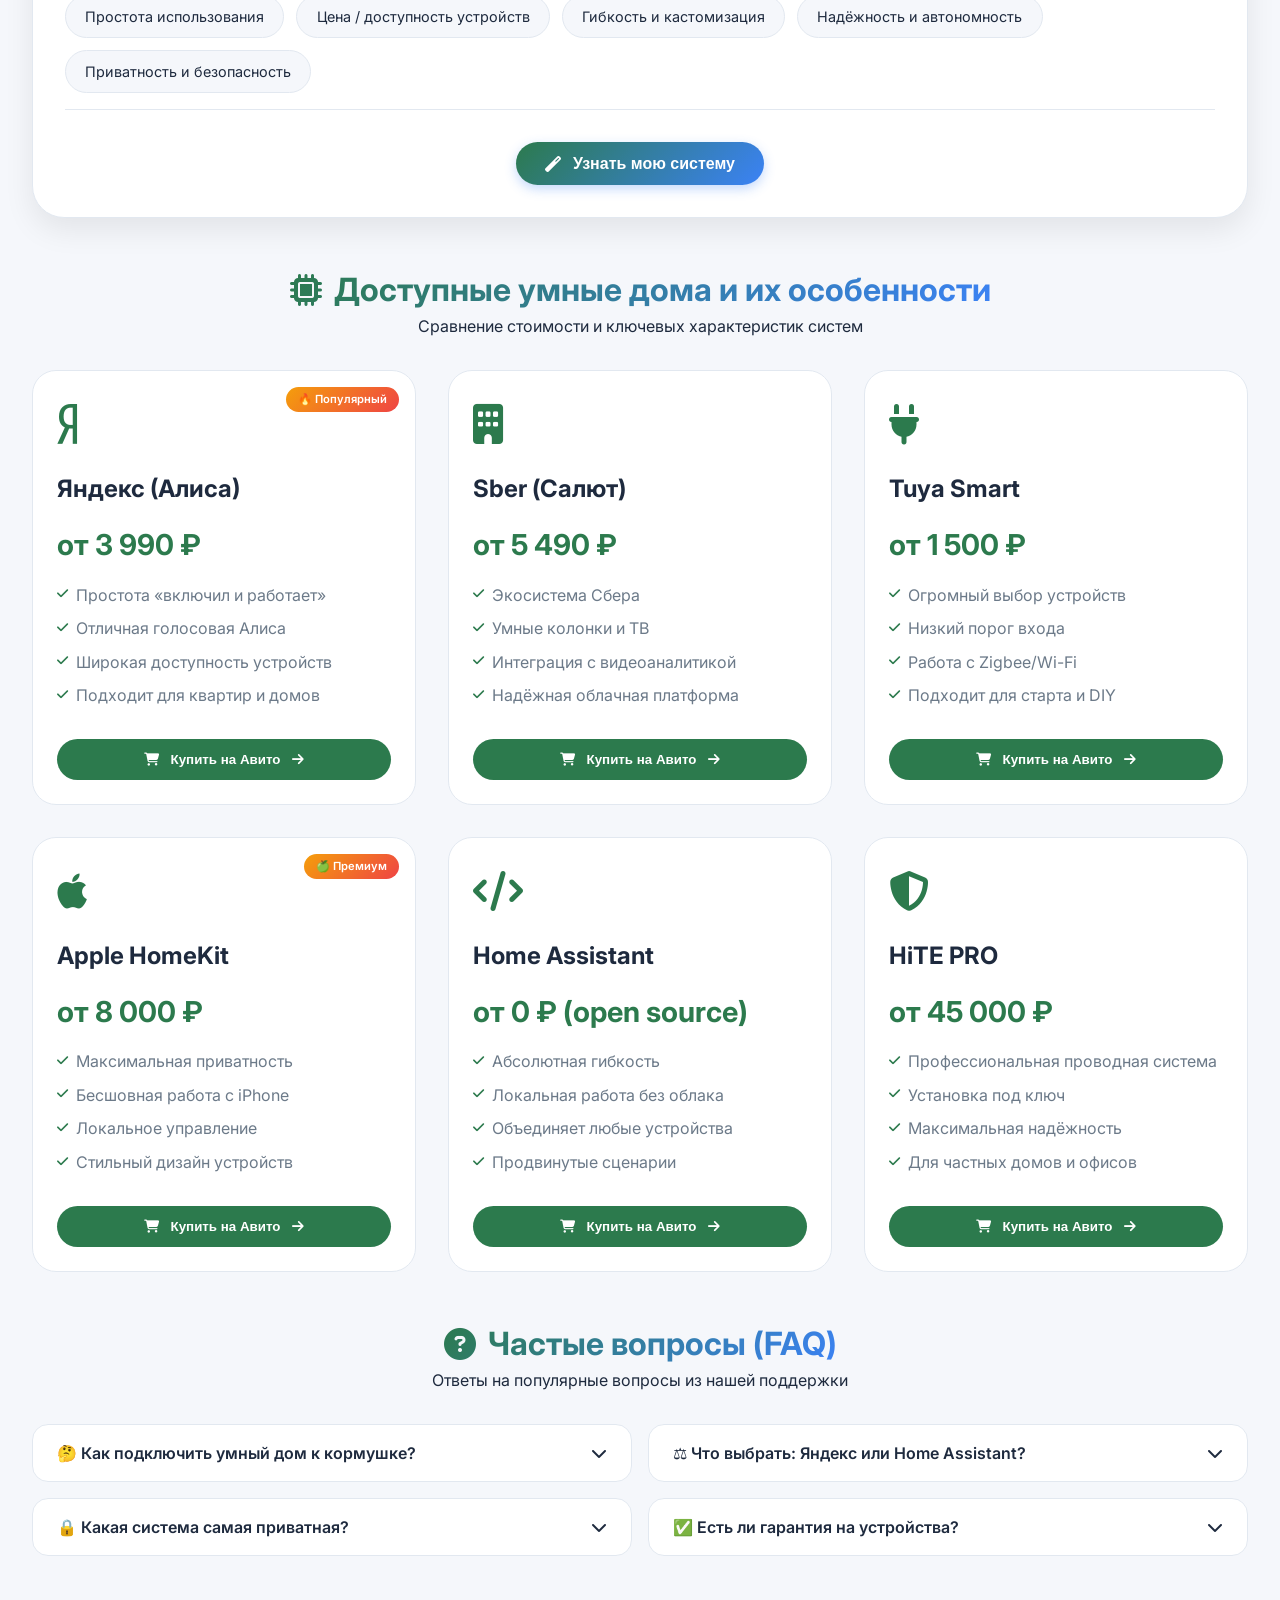
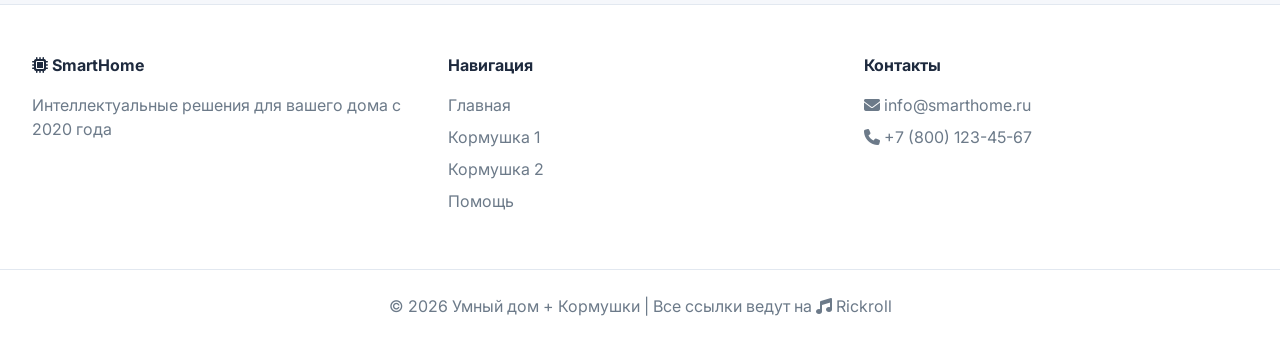
==== commit d8a4b220: "Update index.html" ====
--- a/index.html
+++ b/index.html
@@ -51,12 +51,12 @@
         
         <div style="display: flex; gap: 20px; justify-content: center; margin-top: 20px; flex-wrap: wrap;">
             <div style="text-align: center;">
-                <img src="https://i.oneme.ru/i?r=BTE2sh_eZW7g8kugOdIm2Not65lUGBtLvQIJbwG-RLwgRYxb2yZsm7Zp_z8z1HLp_Xo" alt="Кормушка 1" style="border-radius: 15px; border: 2px solid var(--primary);">
-                <p><a href="feeder1.html" class="nav-link">Инструкция Кормушка 1</a></p>
+                <img src="https://i.oneme.ru/i?r=BTE2sh_eZW7g8kugOdIm2Not3h7OmHNLwVw6QLLrz19P1Ixb2yZsm7Zp_z8z1HLp_Xo" alt="Кормушка 1" style="border-radius: 15px; border: 2px solid var(--primary);">
+                <p><a href="feeder1.html" class="nav-link">Feeder X</a></p>
             </div>
             <div style="text-align: center;">
-                <img src="https://i.oneme.ru/i?r=BTE2sh_eZW7g8kugOdIm2NotG6CDVXDLyQb_GmB9_yFHc4xb2yZsm7Zp_z8z1HLp_Xo" style="border-radius: 15px; border: 2px solid var(--secondary);">
-                <p><a href="feeder2.html" class="nav-link">Инструкция Кормушка 2</a></p>
+                <img src="hts://i.oneme.ru/i?r=BTE2sh_eZW7g8kugOdIm2NotG6CDVXDLyQb_GmB9_yFHc4xb2yZsm7Zp_z8z1HLp_Xo" style="border-radius: 15px; border: 2px solid var(--secondary);">
+                <p><a href="feeder2.html" class="nav-link">Feeder Y</a></p>
             </div>
         </div>
 
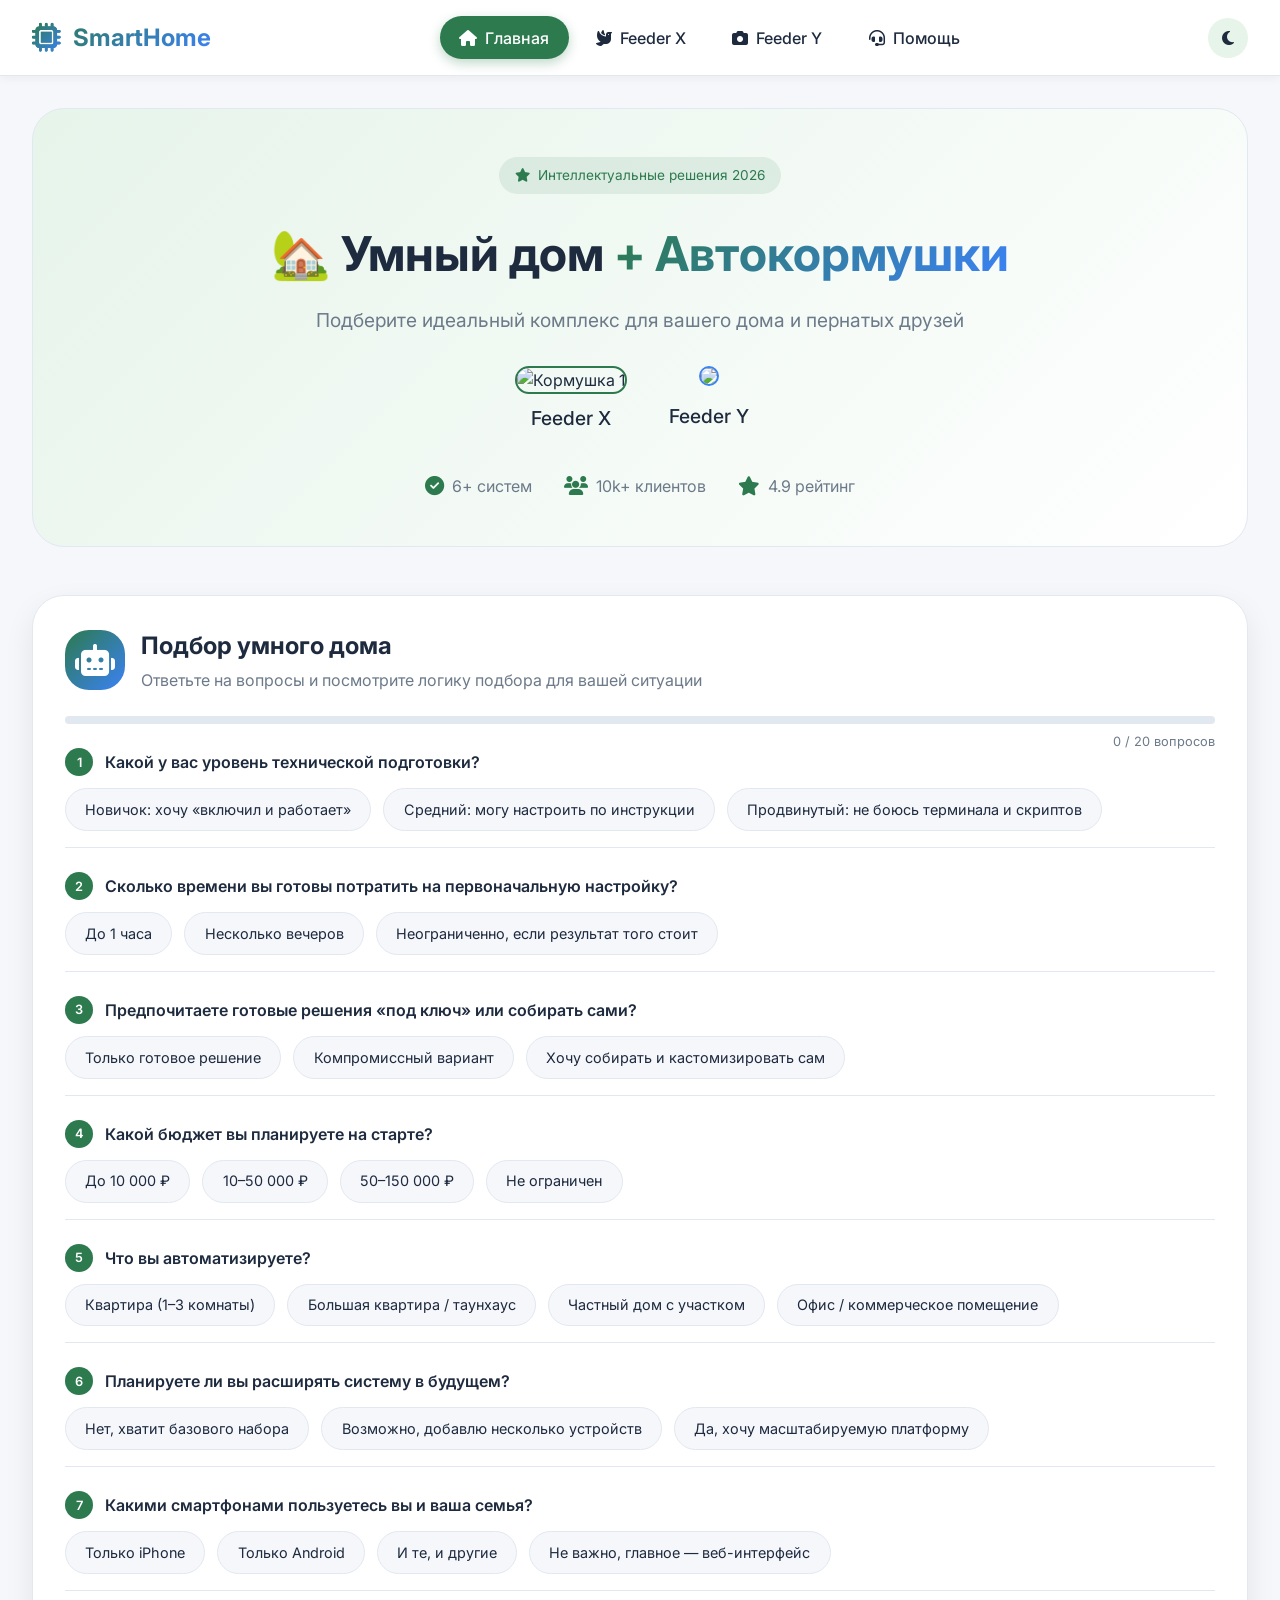
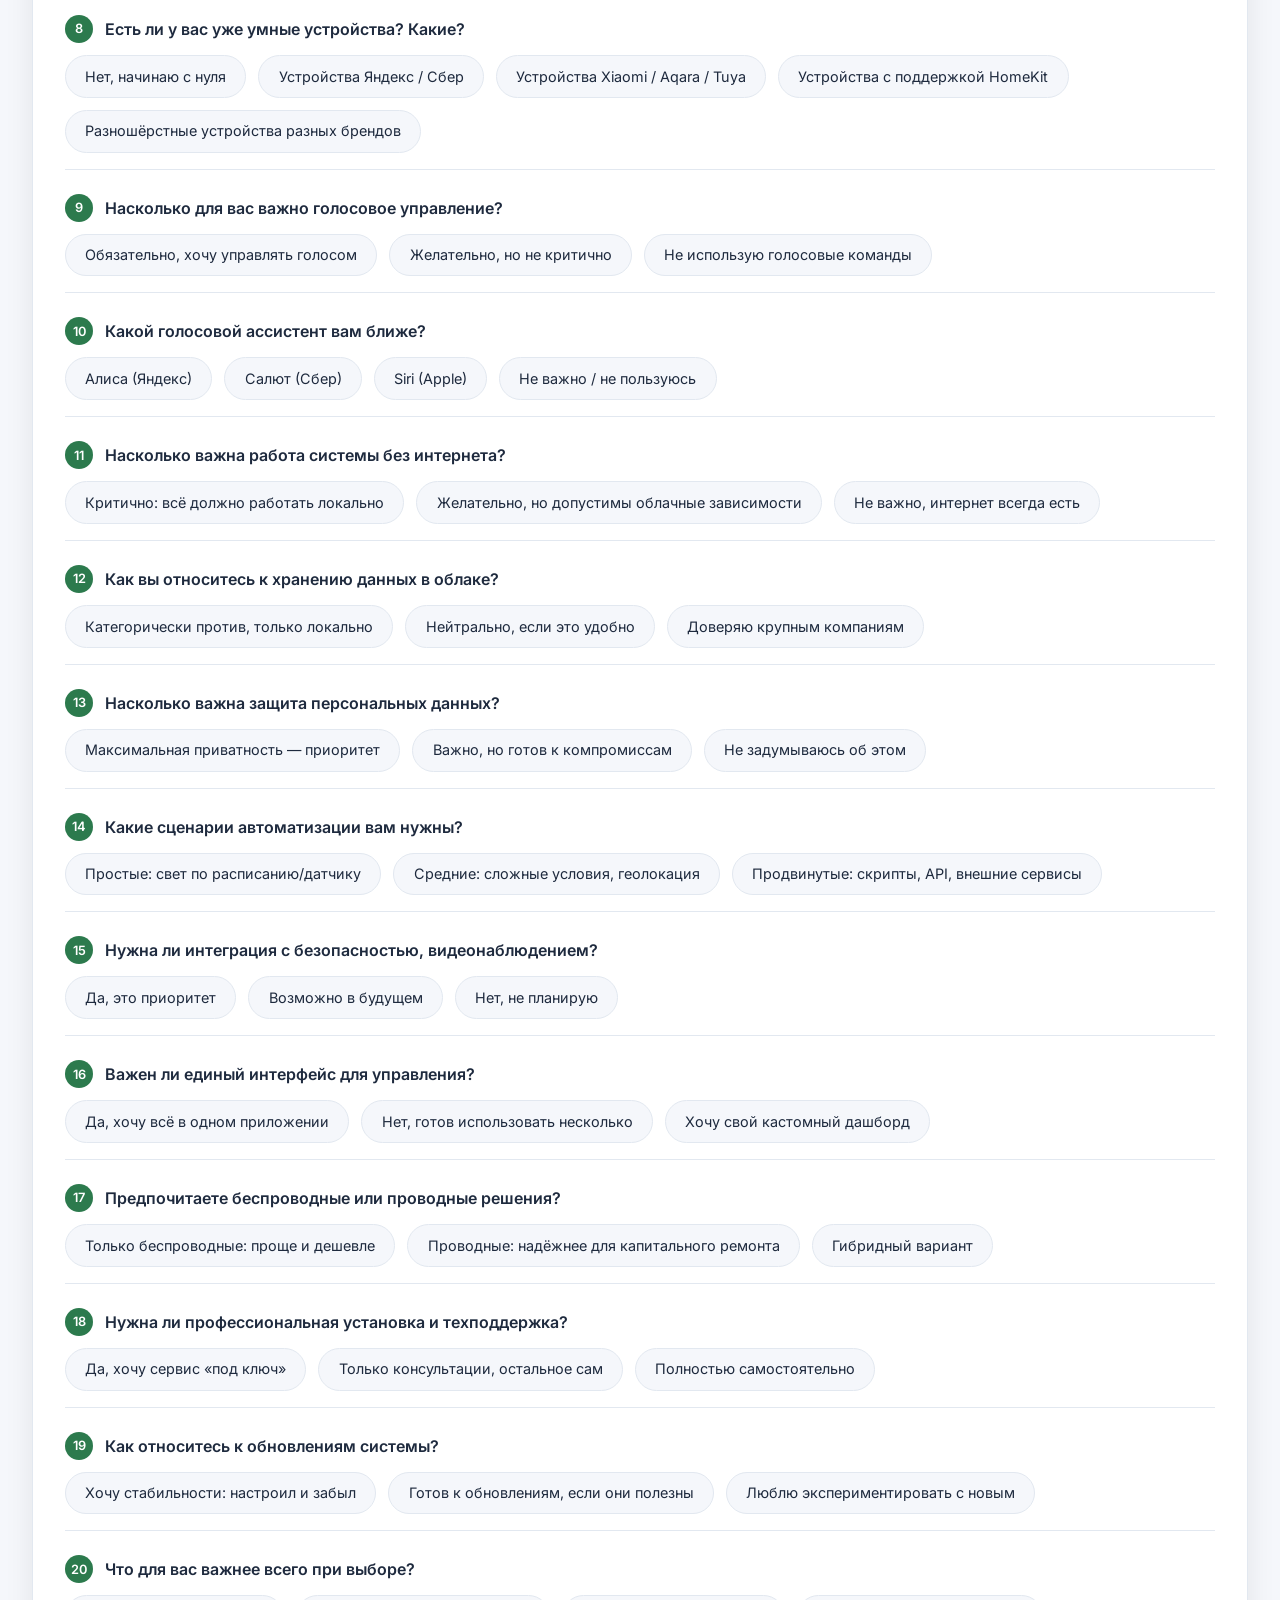
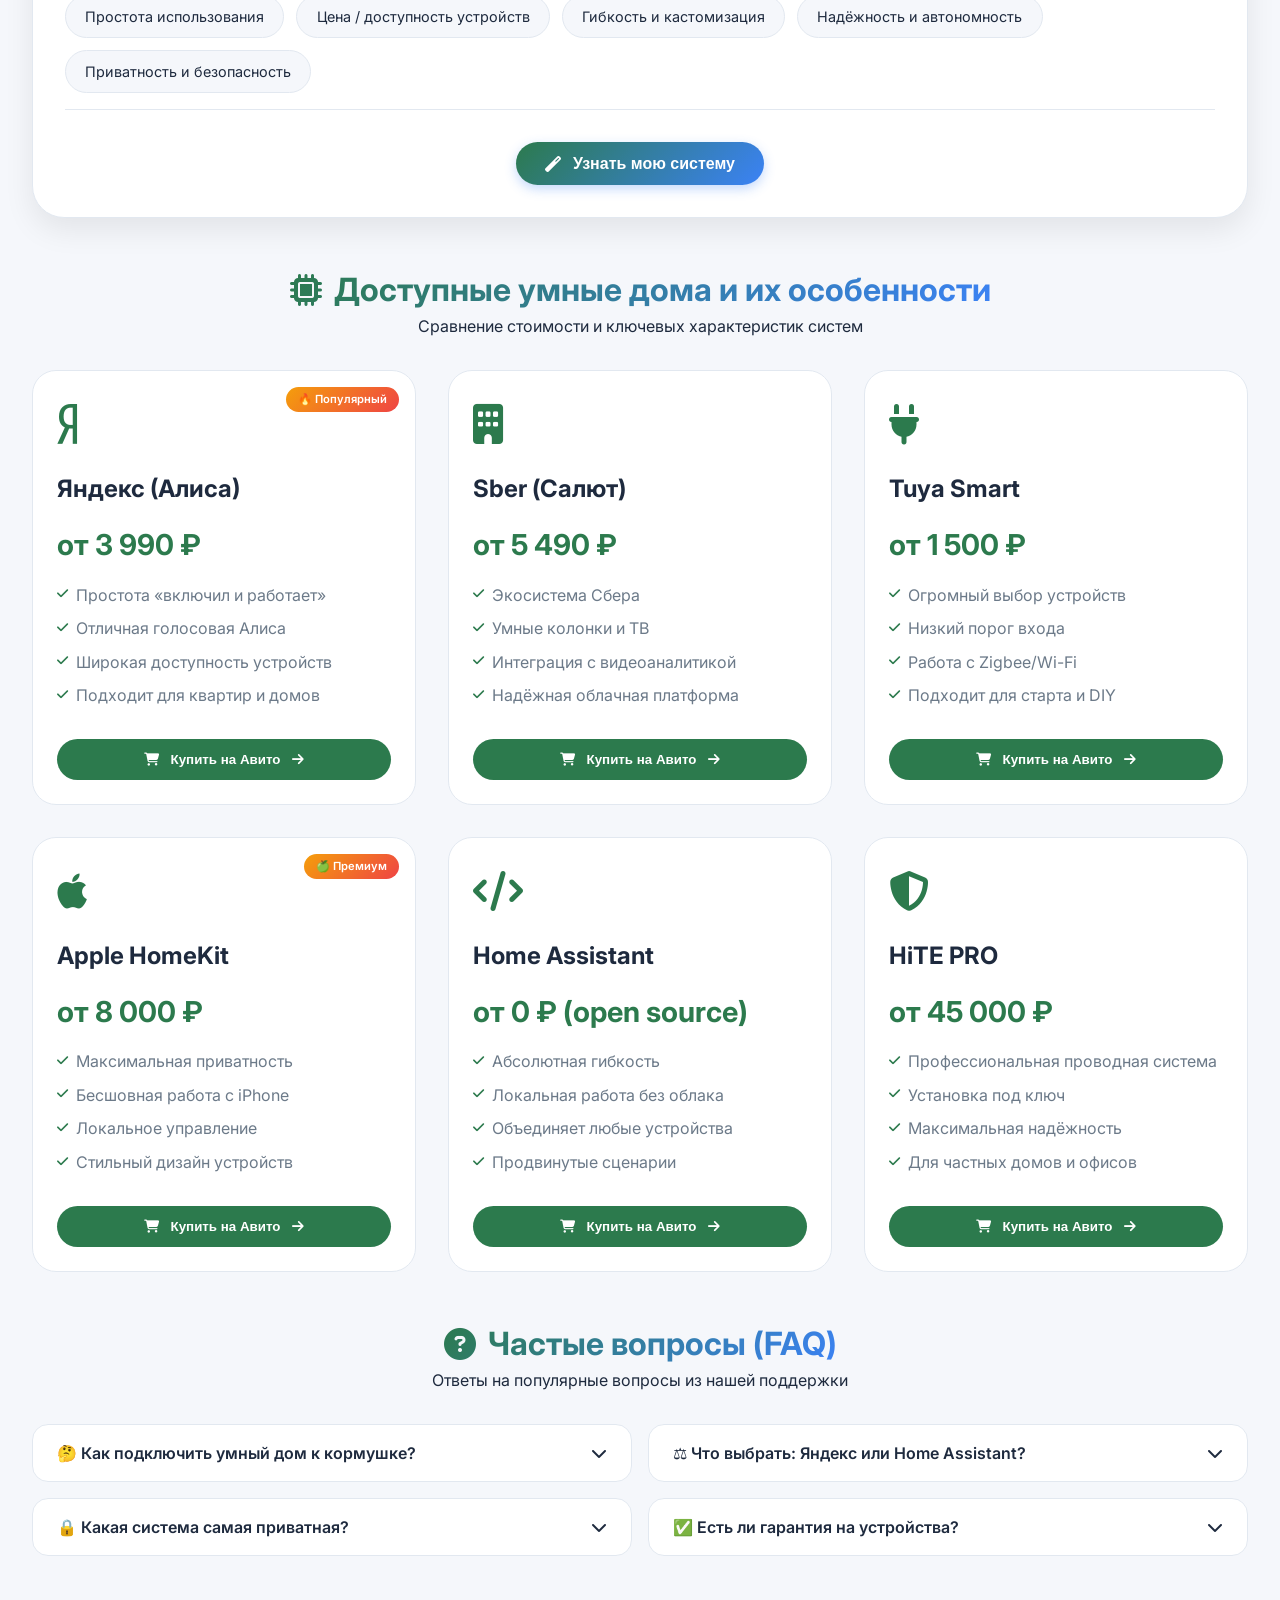
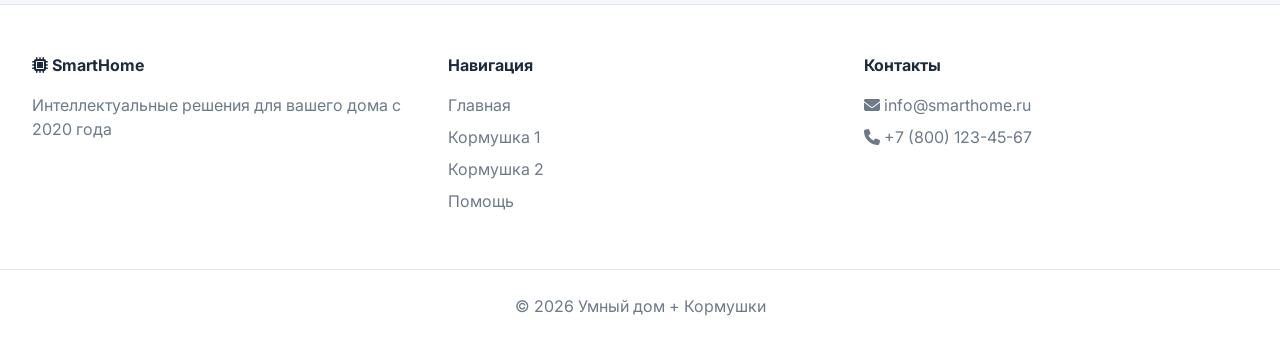
==== commit 45b0c04f: "Update index.html" ====
--- a/index.html
+++ b/index.html
@@ -51,7 +51,7 @@
         
         <div style="display: flex; gap: 20px; justify-content: center; margin-top: 20px; flex-wrap: wrap;">
             <div style="text-align: center;">
-                <img src="https://i.oneme.ru/i?r=BTE2sh_eZW7g8kugOdIm2Not3h7OmHNLwVw6QLLrz19P1Ixb2yZsm7Zp_z8z1HLp_Xo" alt="Кормушка 1" style="border-radius: 15px; border: 2px solid var(--primary);">
+                <img src="https://i.oneme.ru/i?r=BTE2sh_eZW7g8kugOdIm2Not3gEnBHP-hr4UGOIkVsGurIxb2yZsm7Zp_z8z1HLp_Xo" alt="Кормушка 1" style="border-radius: 15px; border: 2px solid var(--primary);">
                 <p><a href="feeder1.html" class="nav-link">Feeder X</a></p>
             </div>
             <div style="text-align: center;">
@@ -287,7 +287,7 @@
         </div>
     </div>
     <div class="footer-bottom">
-        <p>© 2026 Умный дом + Кормушки | Все ссылки ведут на <i class="fas fa-music"></i> Rickroll</p>
+        <p>© 2026 Умный дом + Кормушки</p>
     </div>
 </footer>
 
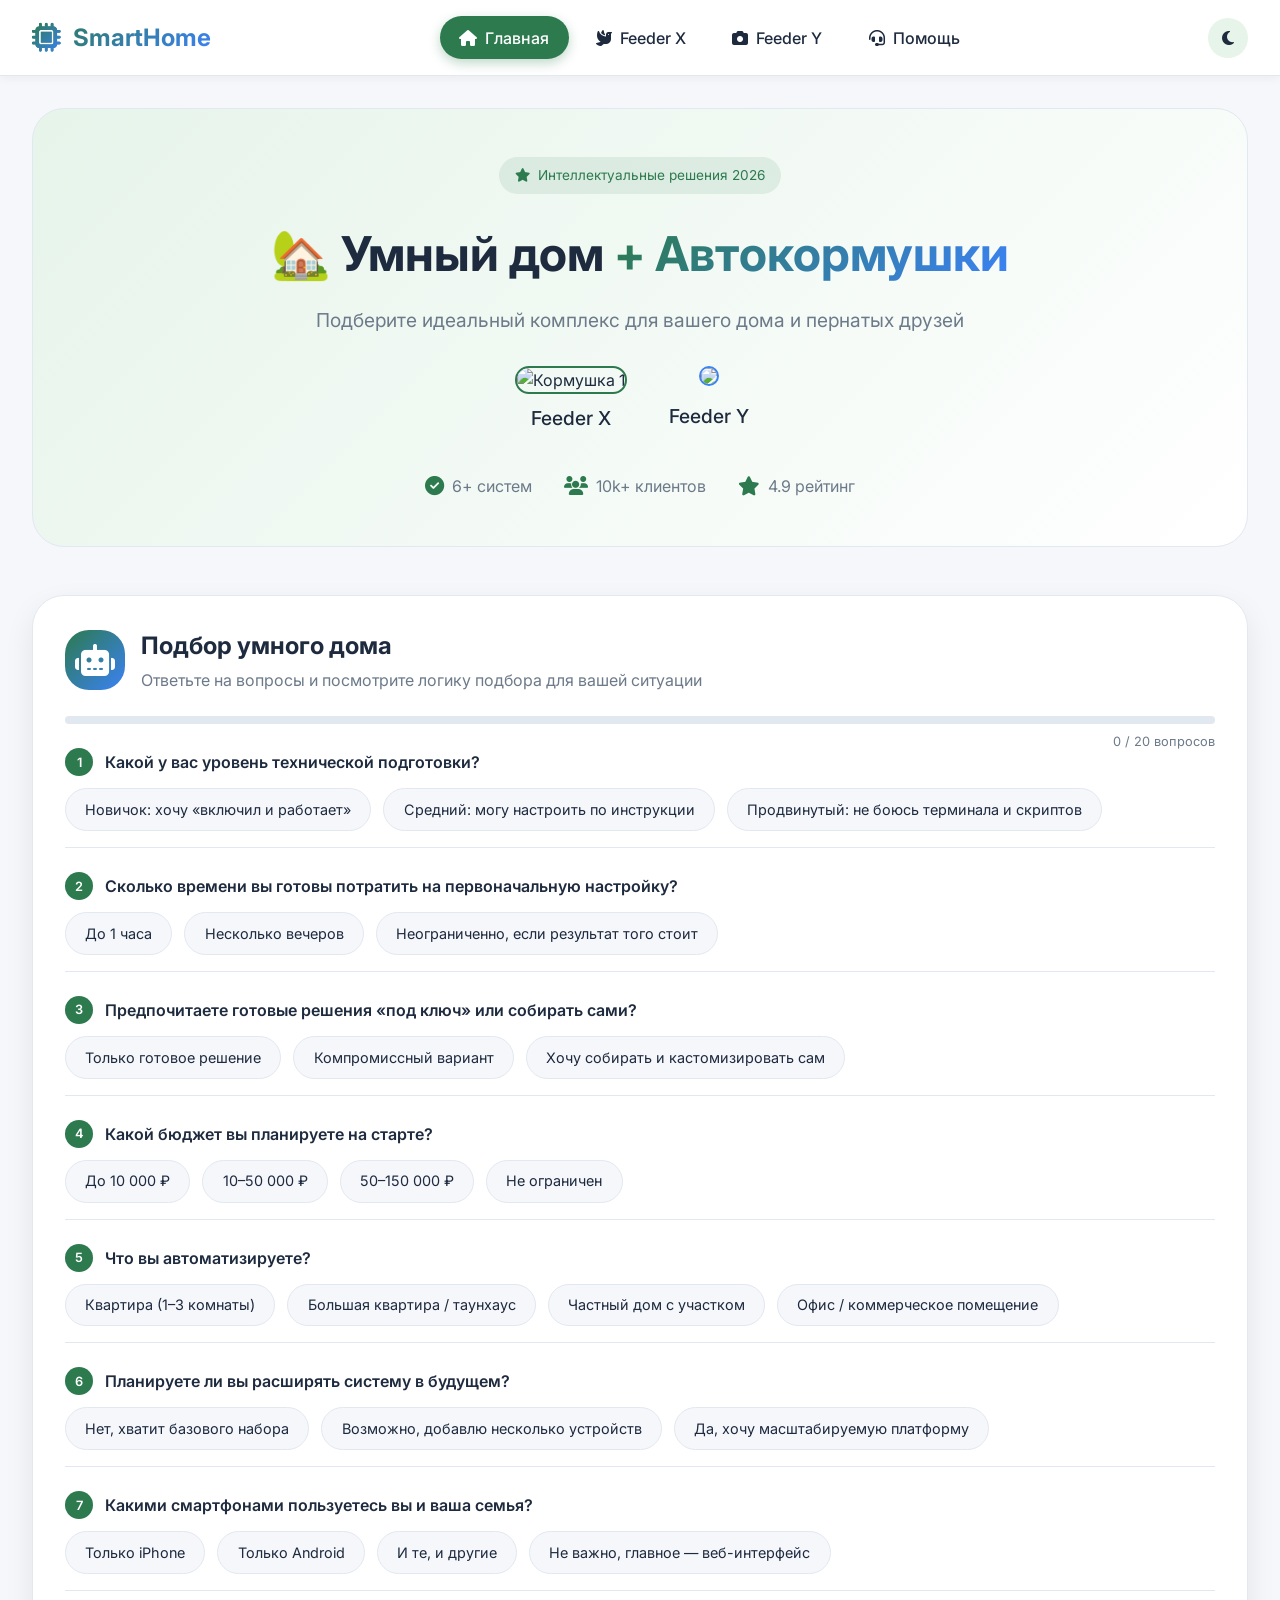
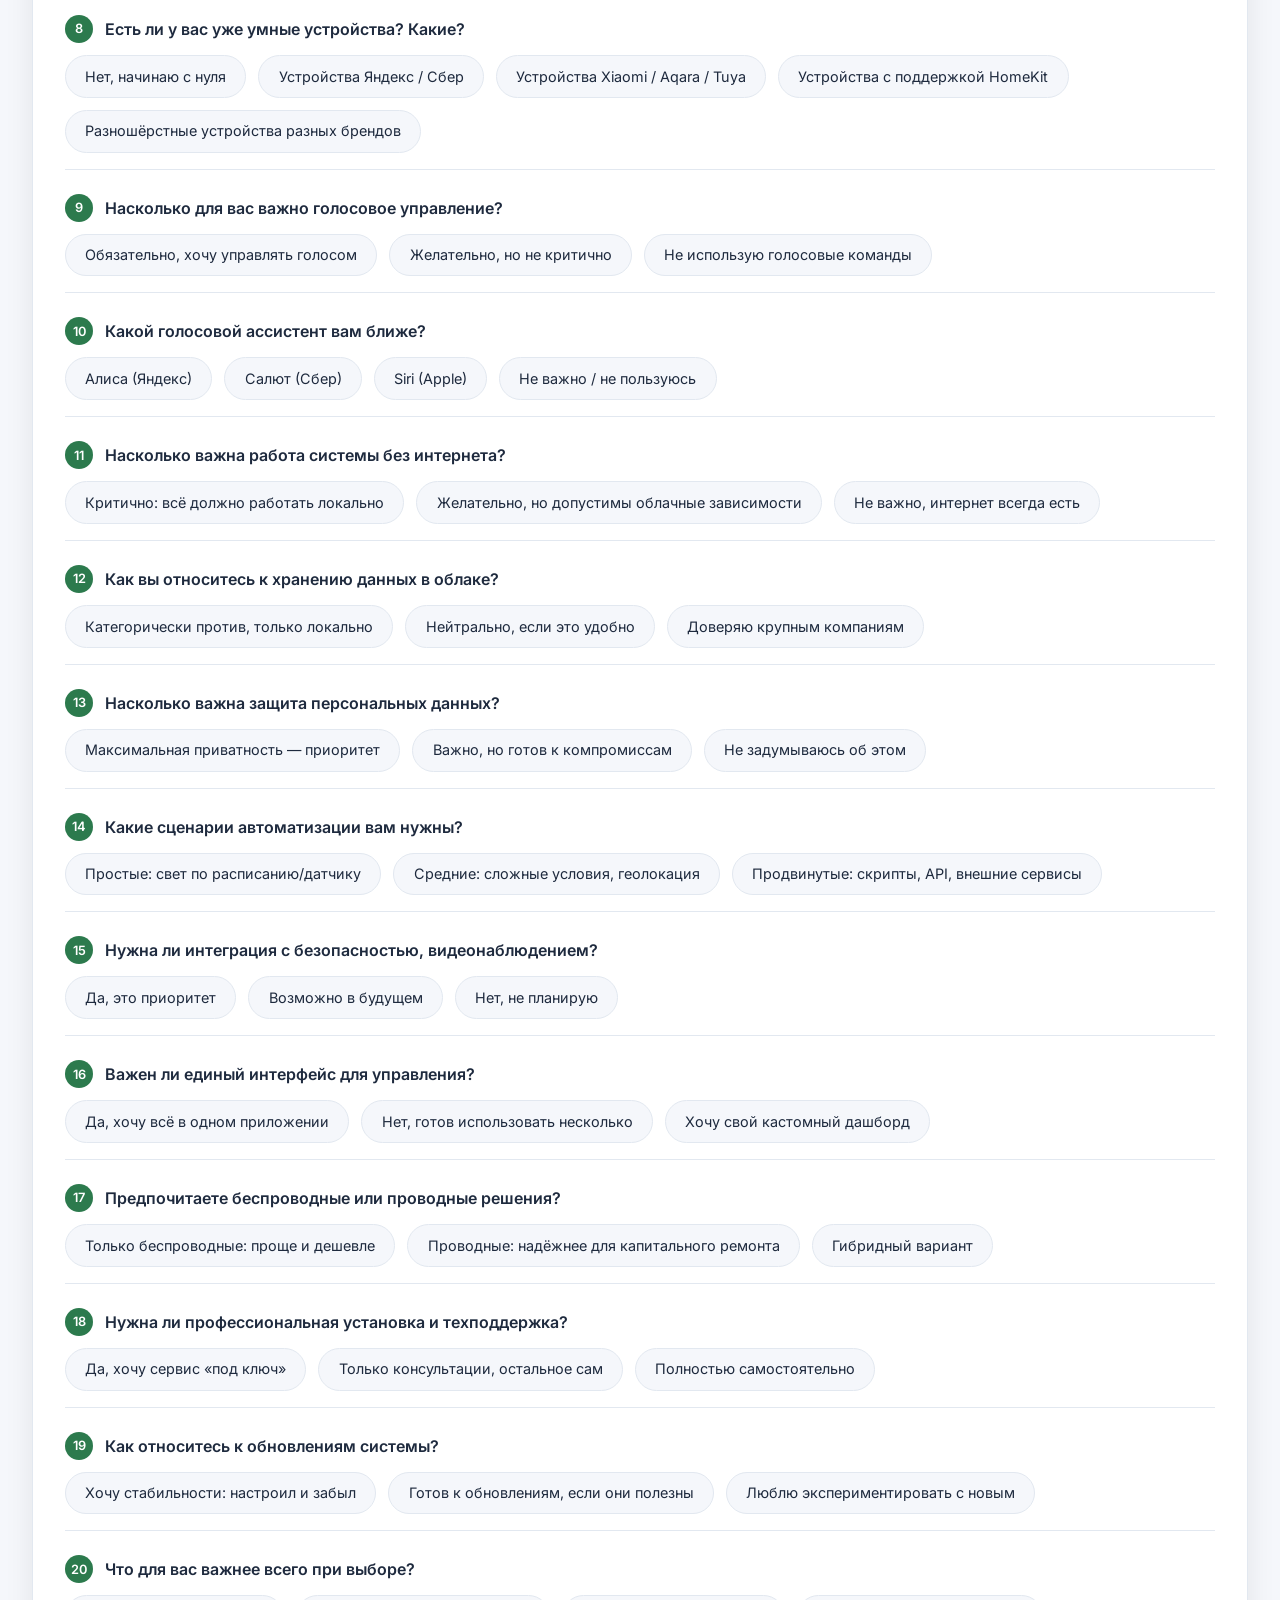
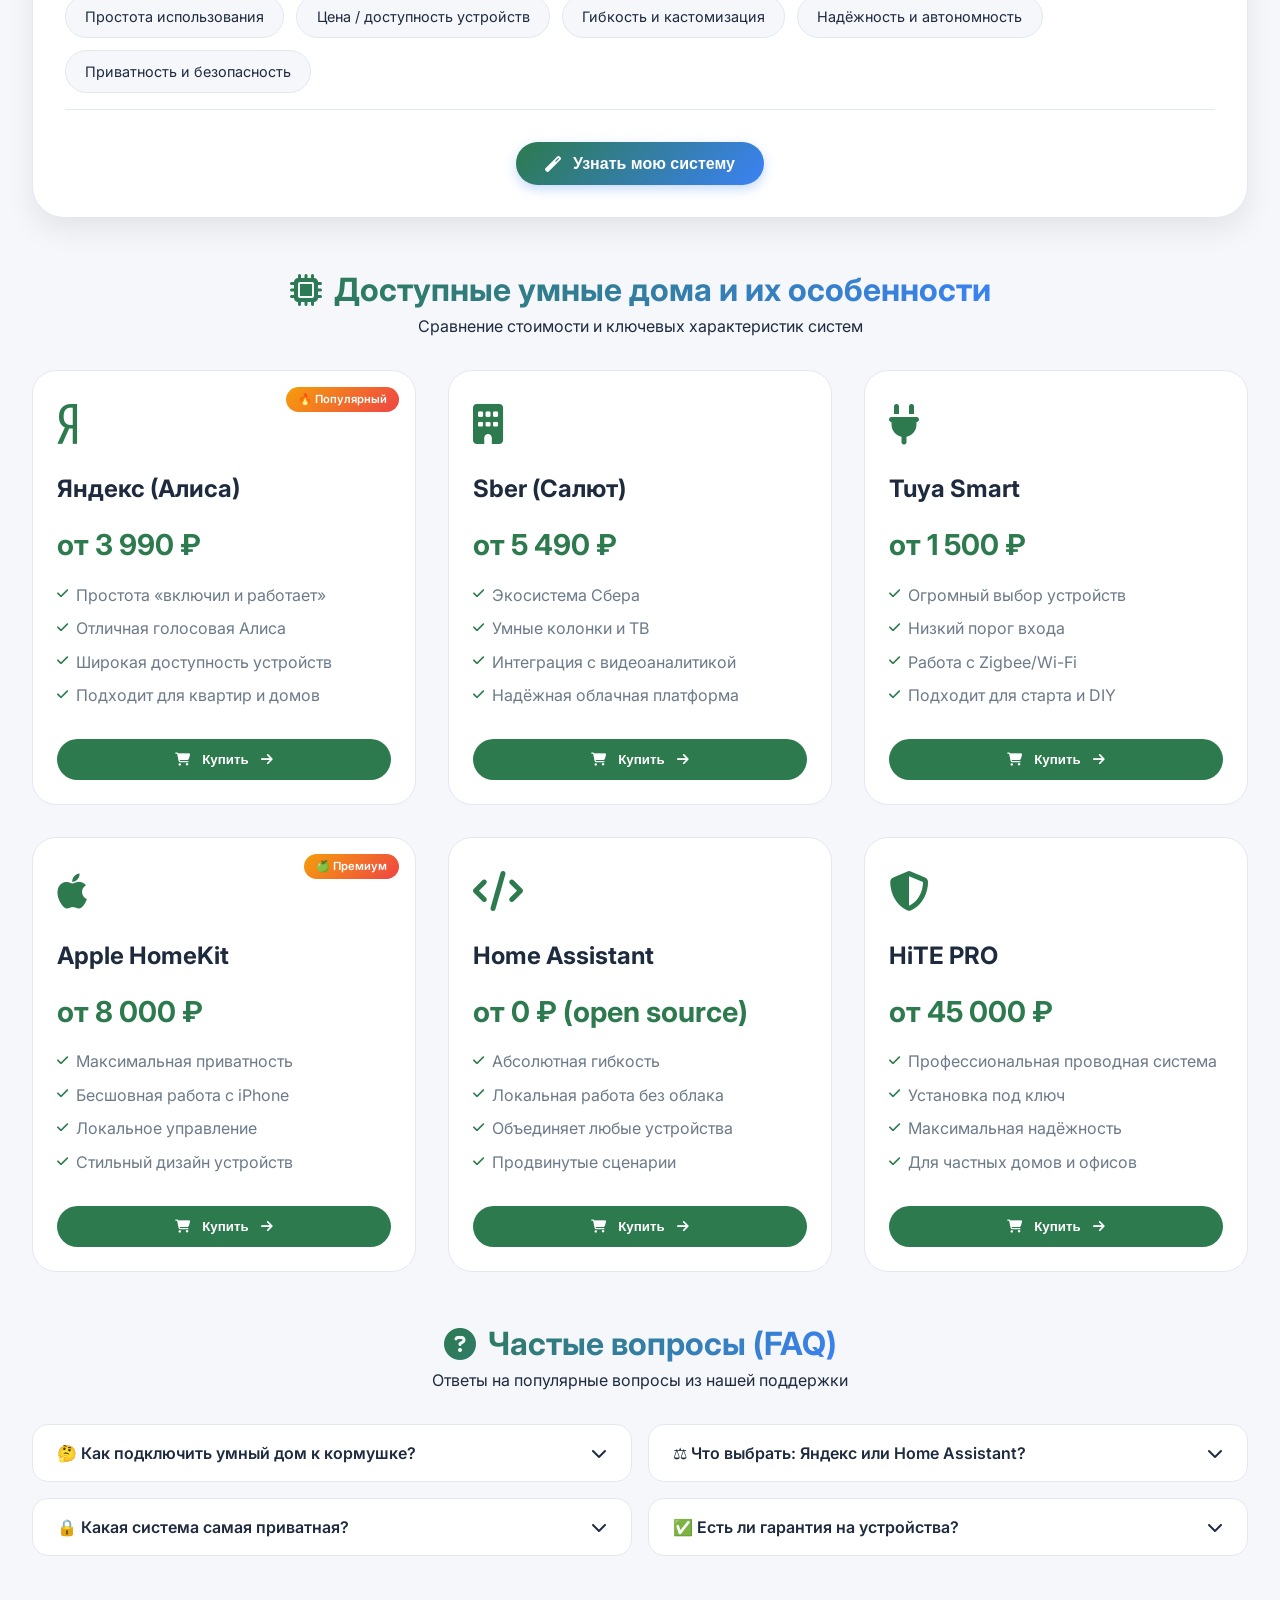
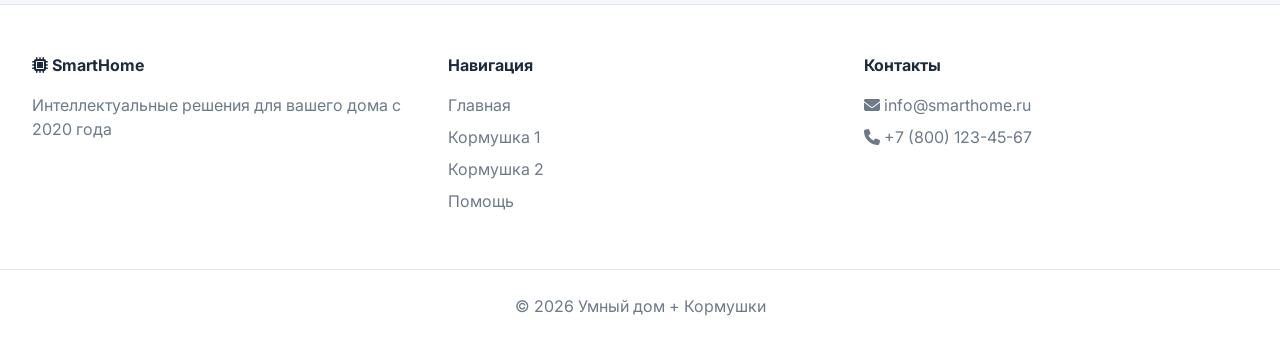
==== commit 8cd98e01: "Update index.html" ====
--- a/index.html
+++ b/index.html
@@ -132,7 +132,7 @@
             </ul>
             <button class="btn-buy" onclick="buyOnAvito('Яндекс Умный дом с Алисой')">
                 <i class="fas fa-shopping-cart"></i>
-                <span>Купить на Авито</span>
+                <span>Купить</span>
                 <i class="fas fa-arrow-right"></i>
             </button>
         </div>
@@ -149,7 +149,7 @@
             </ul>
             <button class="btn-buy" onclick="buyOnAvito('Sber Умный дом')">
                 <i class="fas fa-shopping-cart"></i>
-                <span>Купить на Авито</span>
+                <span>Купить</span>
                 <i class="fas fa-arrow-right"></i>
             </button>
         </div>
@@ -166,7 +166,7 @@
             </ul>
             <button class="btn-buy" onclick="buyOnAvito('Tuya Smart устройства')">
                 <i class="fas fa-shopping-cart"></i>
-                <span>Купить на Авито</span>
+                <span>Купить</span>
                 <i class="fas fa-arrow-right"></i>
             </button>
         </div>
@@ -184,7 +184,7 @@
             </ul>
             <button class="btn-buy" onclick="buyOnAvito('Apple HomeKit')">
                 <i class="fas fa-shopping-cart"></i>
-                <span>Купить на Авито</span>
+                <span>Купить</span>
                 <i class="fas fa-arrow-right"></i>
             </button>
         </div>
@@ -201,7 +201,7 @@
             </ul>
             <button class="btn-buy" onclick="buyOnAvito('Home Assistant железо')">
                 <i class="fas fa-shopping-cart"></i>
-                <span>Купить на Авито</span>
+                <span>Купить</span>
                 <i class="fas fa-arrow-right"></i>
             </button>
         </div>
@@ -218,7 +218,7 @@
             </ul>
             <button class="btn-buy" onclick="buyOnAvito('HiTE PRO')">
                 <i class="fas fa-shopping-cart"></i>
-                <span>Купить на Авито</span>
+                <span>Купить</span>
                 <i class="fas fa-arrow-right"></i>
             </button>
         </div>
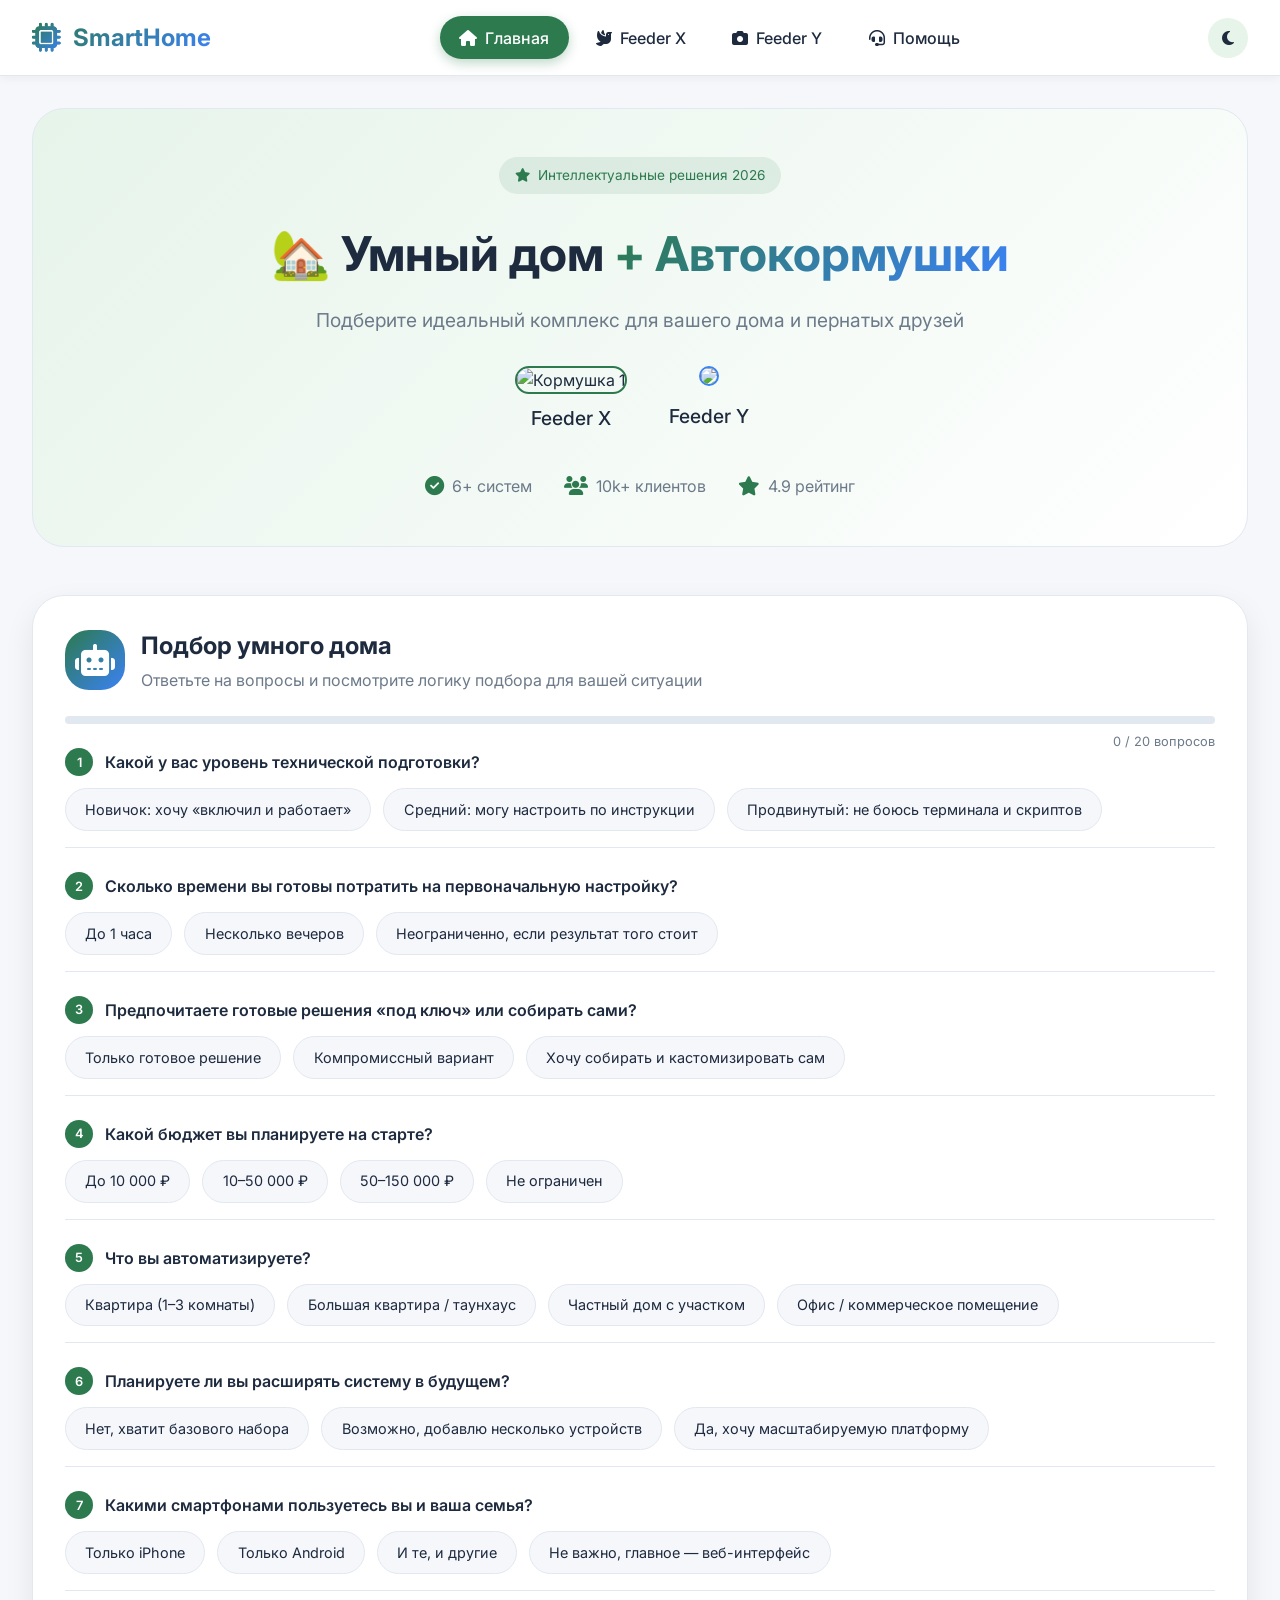
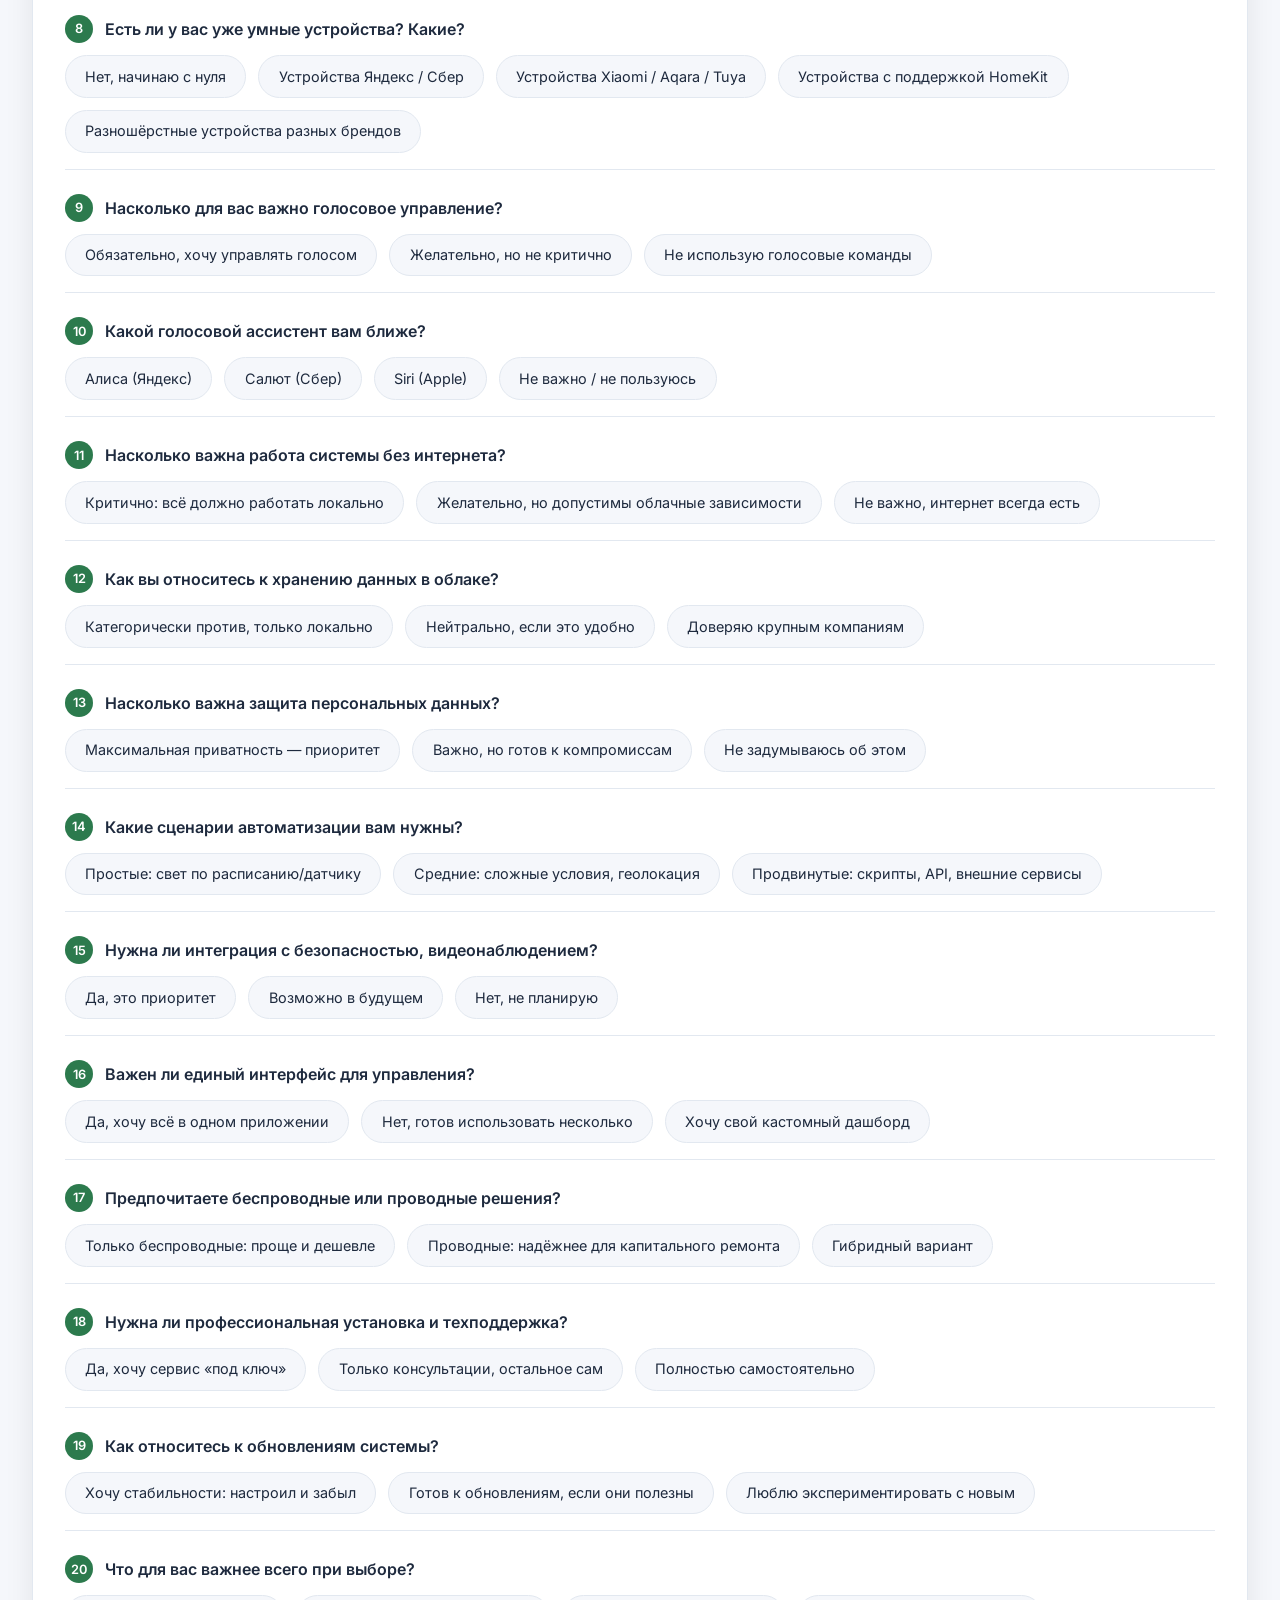
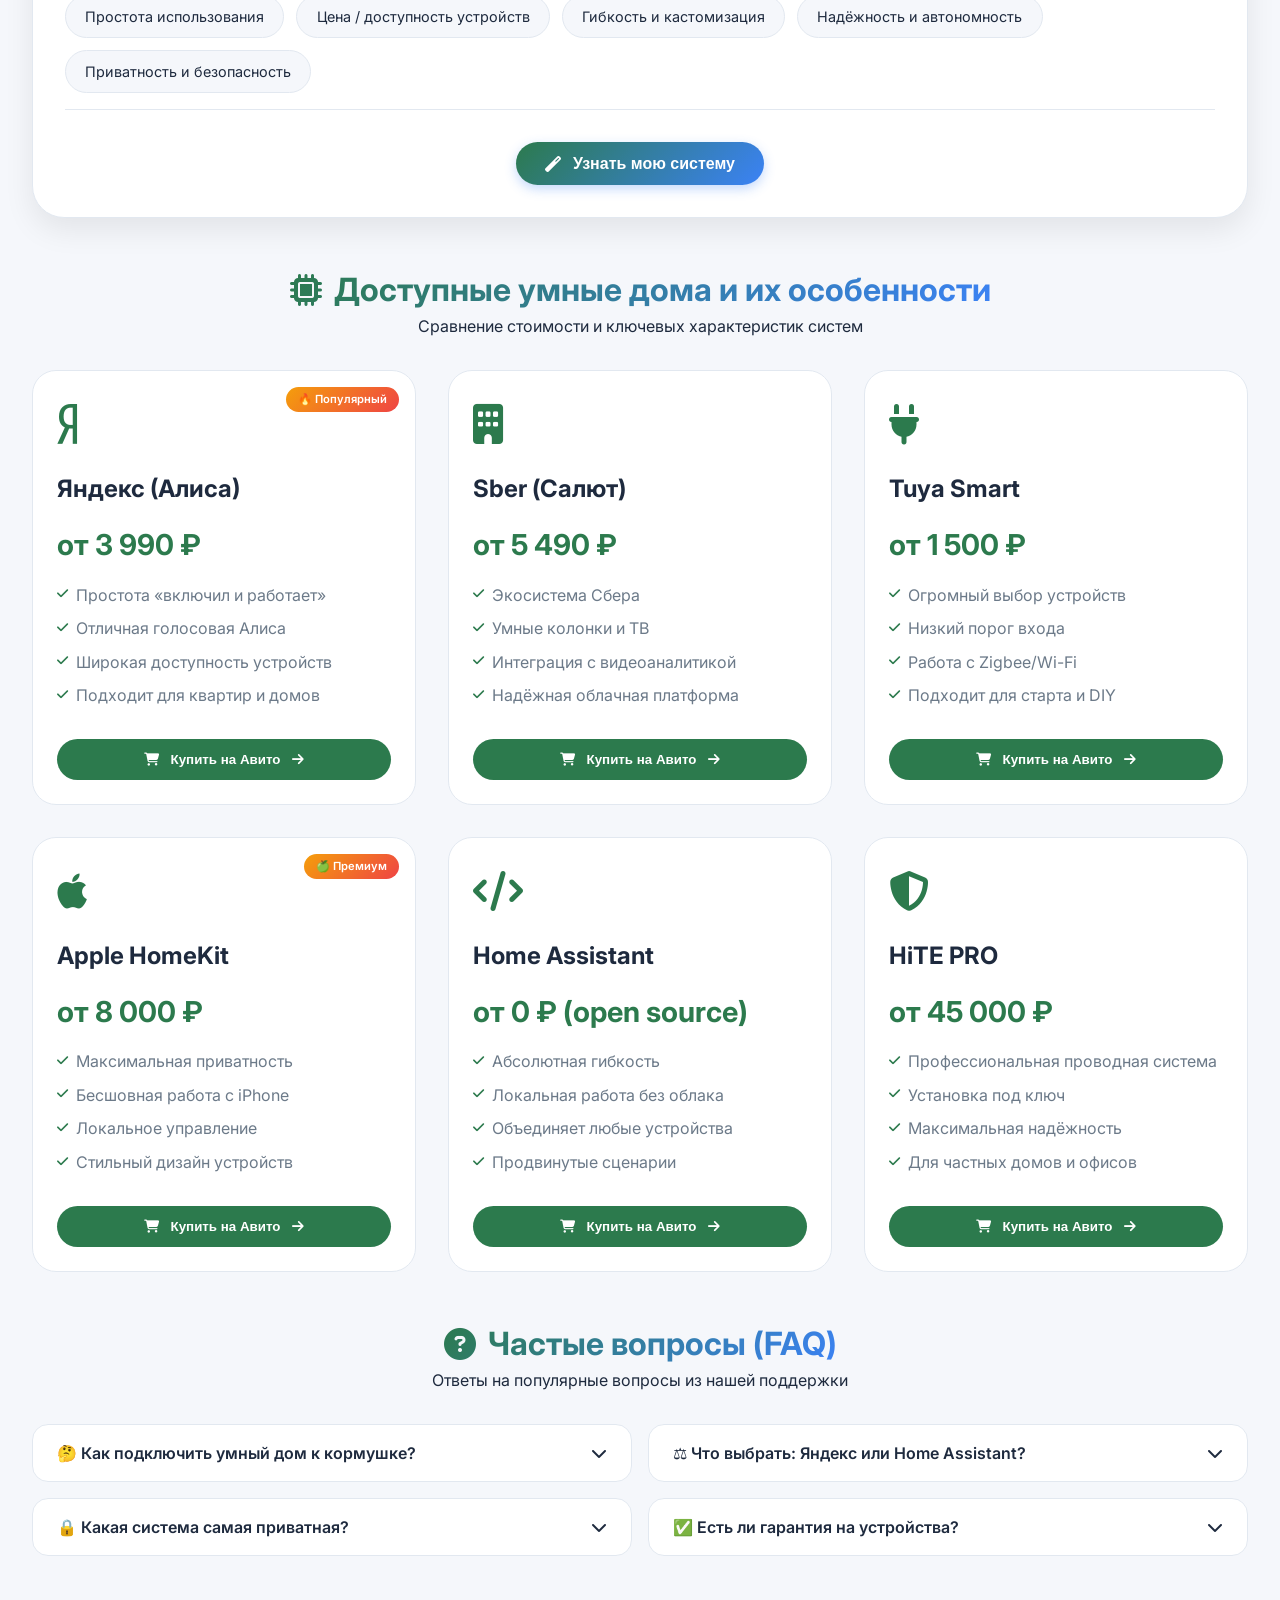
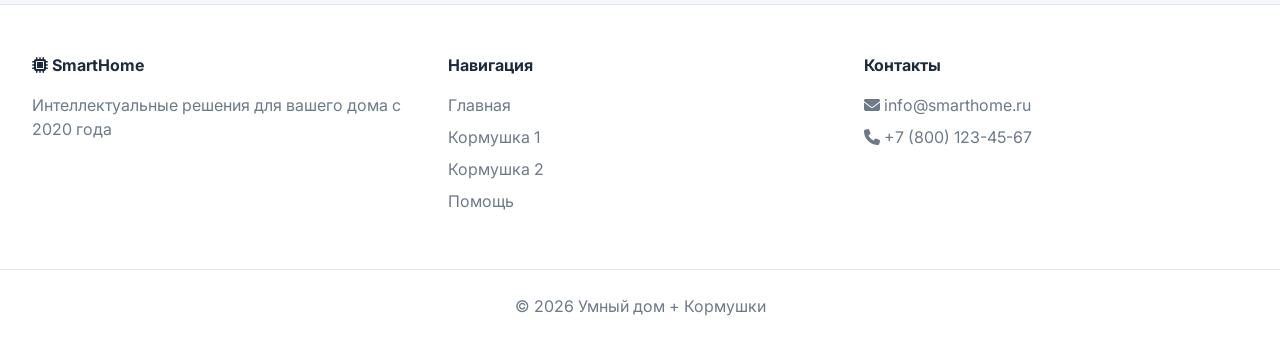
==== commit b3f2f492: "Add files via upload" ====
--- a/index.html
+++ b/index.html
@@ -55,7 +55,7 @@
                 <p><a href="feeder1.html" class="nav-link">Feeder X</a></p>
             </div>
             <div style="text-align: center;">
-                <img src="hts://i.oneme.ru/i?r=BTE2sh_eZW7g8kugOdIm2NotG6CDVXDLyQb_GmB9_yFHc4xb2yZsm7Zp_z8z1HLp_Xo" style="border-radius: 15px; border: 2px solid var(--secondary);">
+                <img src="https://i.oneme.ru/i?r=BTE2sh_eZW7g8kugOdIm2NotG6CDVXDLyQb_GmB9_yFHc4xb2yZsm7Zp_z8z1HLp_Xo" style="border-radius: 15px; border: 2px solid var(--secondary);">
                 <p><a href="feeder2.html" class="nav-link">Feeder Y</a></p>
             </div>
         </div>
@@ -130,9 +130,10 @@
                 <li><i class="fas fa-check"></i>Широкая доступность устройств</li>
                 <li><i class="fas fa-check"></i>Подходит для квартир и домов</li>
             </ul>
-            <button class="btn-buy" onclick="buyOnAvito('Яндекс Умный дом с Алисой')">
-                <i class="fas fa-shopping-cart"></i>
-                <span>Купить</span>
+            <!-- ИЗМЕНЕНО: Прямая ссылка на поиск Яндекс Станции на Авито -->
+            <button class="btn-buy" onclick="window.open('https://www.avito.ru/rossiya?q=%D1%8F%D0%BD%D0%B4%D0%B5%D0%BA%D1%81+%D1%81%D1%82%D0%B0%D0%BD%D1%86%D0%B8%D1%8F+%D1%83%D0%BC%D0%BD%D1%8B%D0%B9+%D0%B4%D0%BE%D0%BC', '_blank')">
+                <i class="fas fa-shopping-cart"></i>
+                <span>Купить на Авито</span>
                 <i class="fas fa-arrow-right"></i>
             </button>
         </div>
@@ -147,9 +148,10 @@
                 <li><i class="fas fa-check"></i>Интеграция с видеоаналитикой</li>
                 <li><i class="fas fa-check"></i>Надёжная облачная платформа</li>
             </ul>
-            <button class="btn-buy" onclick="buyOnAvito('Sber Умный дом')">
-                <i class="fas fa-shopping-cart"></i>
-                <span>Купить</span>
+            <!-- ИЗМЕНЕНО: Прямая ссылка на поиск SberBox/Salut на Авито -->
+            <button class="btn-buy" onclick="window.open('https://www.avito.ru/rossiya?q=sber+%D1%81%D0%B0%D0%BB%D1%8E%D1%82', '_blank')">
+                <i class="fas fa-shopping-cart"></i>
+                <span>Купить на Авито</span>
                 <i class="fas fa-arrow-right"></i>
             </button>
         </div>
@@ -164,9 +166,10 @@
                 <li><i class="fas fa-check"></i>Работа с Zigbee/Wi-Fi</li>
                 <li><i class="fas fa-check"></i>Подходит для старта и DIY</li>
             </ul>
-            <button class="btn-buy" onclick="buyOnAvito('Tuya Smart устройства')">
-                <i class="fas fa-shopping-cart"></i>
-                <span>Купить</span>
+            <!-- ИЗМЕНЕНО: Прямая ссылка на поиск Tuya на Авито -->
+            <button class="btn-buy" onclick="window.open('https://www.avito.ru/rossiya?q=tuya+smart', '_blank')">
+                <i class="fas fa-shopping-cart"></i>
+                <span>Купить на Авито</span>
                 <i class="fas fa-arrow-right"></i>
             </button>
         </div>
@@ -182,9 +185,10 @@
                 <li><i class="fas fa-check"></i>Локальное управление</li>
                 <li><i class="fas fa-check"></i>Стильный дизайн устройств</li>
             </ul>
-            <button class="btn-buy" onclick="buyOnAvito('Apple HomeKit')">
-                <i class="fas fa-shopping-cart"></i>
-                <span>Купить</span>
+            <!-- ИЗМЕНЕНО: Прямая ссылка на поиск HomeKit на Авито -->
+            <button class="btn-buy" onclick="window.open('https://www.avito.ru/rossiya?q=homekit', '_blank')">
+                <i class="fas fa-shopping-cart"></i>
+                <span>Купить на Авито</span>
                 <i class="fas fa-arrow-right"></i>
             </button>
         </div>
@@ -199,9 +203,10 @@
                 <li><i class="fas fa-check"></i>Объединяет любые устройства</li>
                 <li><i class="fas fa-check"></i>Продвинутые сценарии</li>
             </ul>
-            <button class="btn-buy" onclick="buyOnAvito('Home Assistant железо')">
-                <i class="fas fa-shopping-cart"></i>
-                <span>Купить</span>
+            <!-- ИЗМЕНЕНО: Прямая ссылка на поиск Home Assistant Green/Yellow на Авито -->
+            <button class="btn-buy" onclick="window.open('https://www.avito.ru/rossiya?q=home+assistant', '_blank')">
+                <i class="fas fa-shopping-cart"></i>
+                <span>Купить на Авито</span>
                 <i class="fas fa-arrow-right"></i>
             </button>
         </div>
@@ -216,9 +221,10 @@
                 <li><i class="fas fa-check"></i>Максимальная надёжность</li>
                 <li><i class="fas fa-check"></i>Для частных домов и офисов</li>
             </ul>
-            <button class="btn-buy" onclick="buyOnAvito('HiTE PRO')">
-                <i class="fas fa-shopping-cart"></i>
-                <span>Купить</span>
+            <!-- ИЗМЕНЕНО: Прямая ссылка на поиск HiTE PRO на Авито -->
+            <button class="btn-buy" onclick="window.open('https://www.avito.ru/rossiya?q=hite+pro', '_blank')">
+                <i class="fas fa-shopping-cart"></i>
+                <span>Купить на Авито</span>
                 <i class="fas fa-arrow-right"></i>
             </button>
         </div>
@@ -293,6 +299,8 @@
 
 <script src="script.js"></script>
 <script>
+    // ... (весь ваш JavaScript код вопросов остается без изменений) ...
+
     const questions = [
         { text: "Какой у вас уровень технической подготовки?", options: ["Новичок: хочу «включил и работает»", "Средний: могу настроить по инструкции", "Продвинутый: не боюсь терминала и скриптов"] },
         { text: "Сколько времени вы готовы потратить на первоначальную настройку?", options: ["До 1 часа", "Несколько вечеров", "Неограниченно, если результат того стоит"] },
@@ -414,7 +422,8 @@
                 <i class="fas fa-lightbulb"></i>
                 <p>💡 Совет: Многие пользователи выбирают комбинацию <strong>Home Assistant</strong> как «мозг» системы + <strong>Яндекс</strong> как голосовой интерфейс.</p>
             </div>
-            <button class="btn-primary" onclick="buyOnAvito('Все системы умного дома')">
+            <!-- ИЗМЕНЕНО: Кнопка в результате также ведет на общий поиск Авито -->
+            <button class="btn-primary" onclick="window.open('https://www.avito.ru/rossiya?q=%D1%83%D0%BC%D0%BD%D1%8B%D0%B9+%D0%B4%D0%BE%D0%BC', '_blank')">
                 <i class="fas fa-shopping-cart"></i>
                 <span>🛒 Перейти к покупке</span>
                 <i class="fas fa-arrow-right"></i>
@@ -434,16 +443,6 @@
         window.scrollTo({ top: document.getElementById('quizContainer').offsetTop - 100, behavior: 'smooth' });
     }
     
-    function resetQuiz() {
-        userAnswers.fill(null);
-        renderQuestions();
-        document.getElementById('quizResult').style.display = 'none';
-        document.getElementById('submitQuiz').style.display = 'inline-flex';
-        document.getElementById('resetQuiz').style.display = 'none';
-        window.scrollTo({ top: document.getElementById('quizContainer').offsetTop - 100, behavior: 'smooth' });
-    }
-    
-    // Ждем полной загрузки DOM, но не переопределяем тему — она уже в script.js
     document.addEventListener('DOMContentLoaded', () => {
         renderQuestions();
         document.getElementById('submitQuiz').onclick = submitQuiz;
@@ -451,4 +450,4 @@
     });
 </script> 
 </body>
-</html>
+</html>
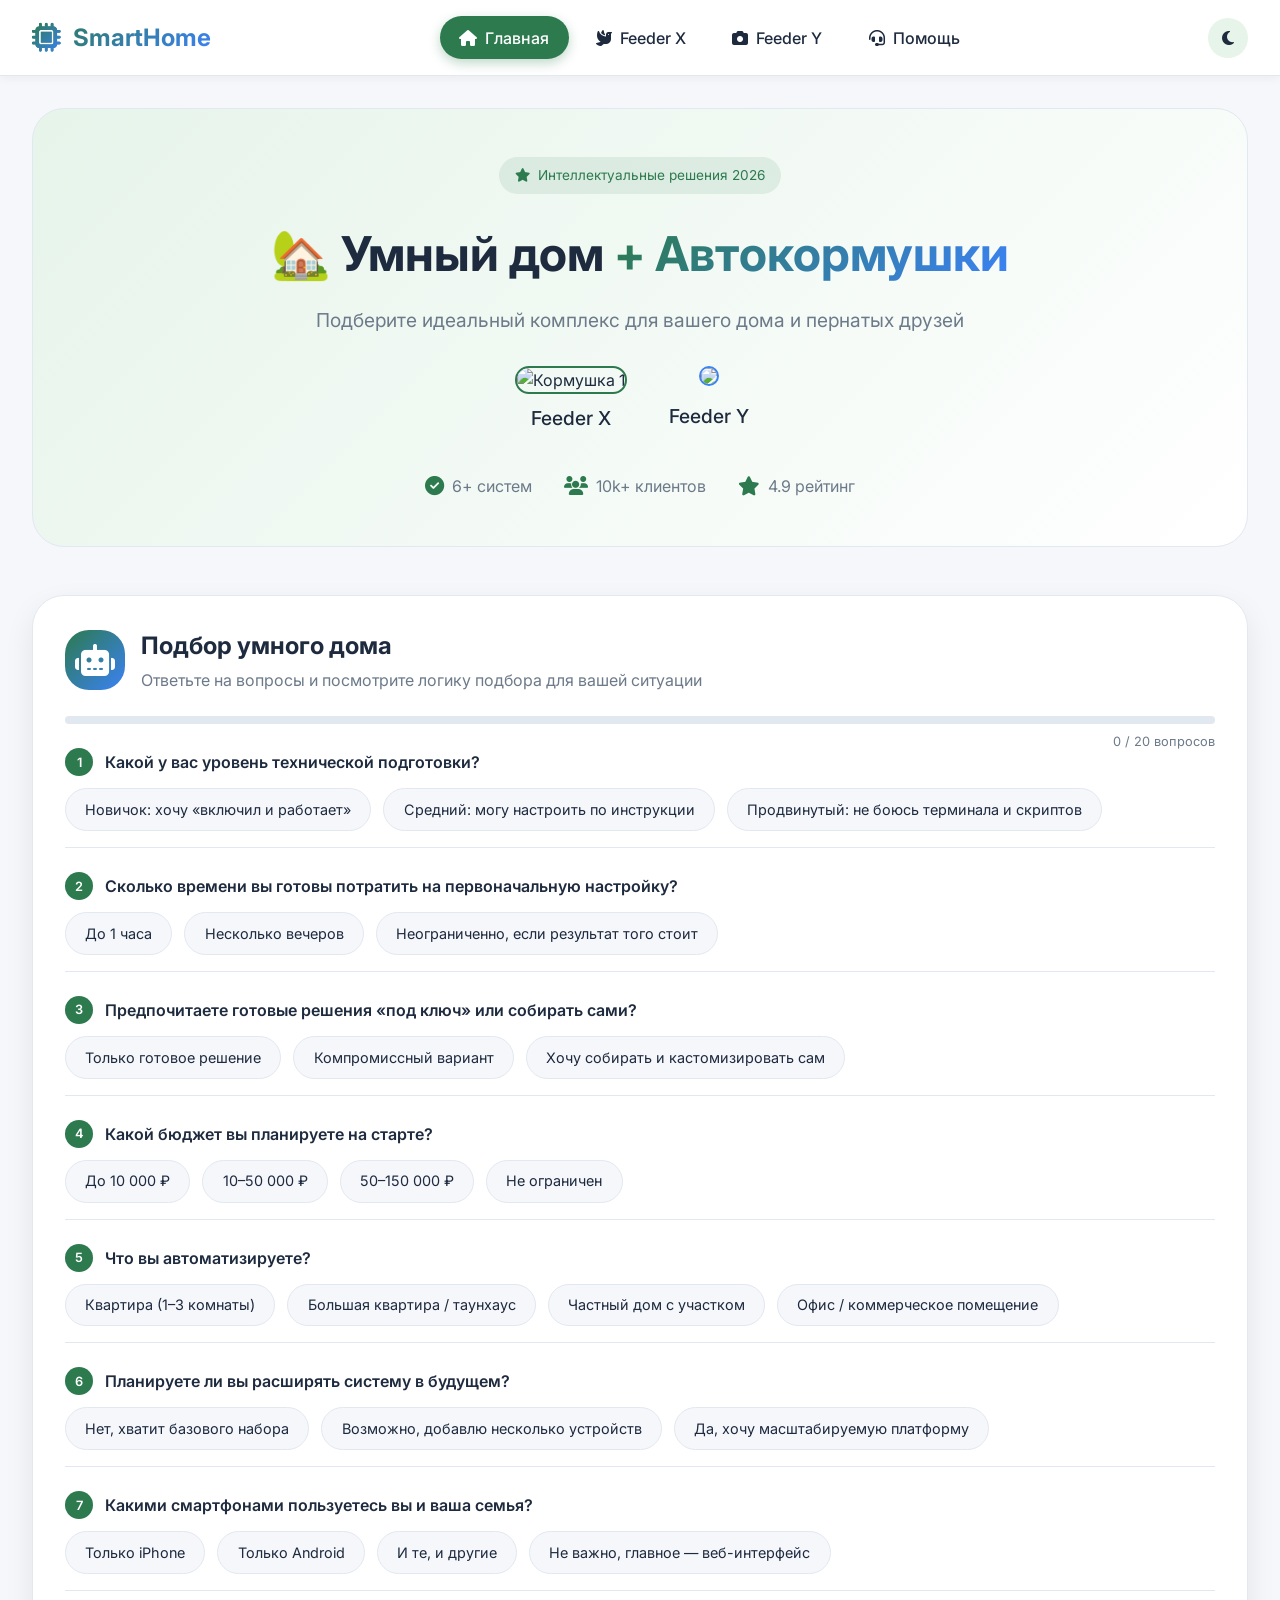
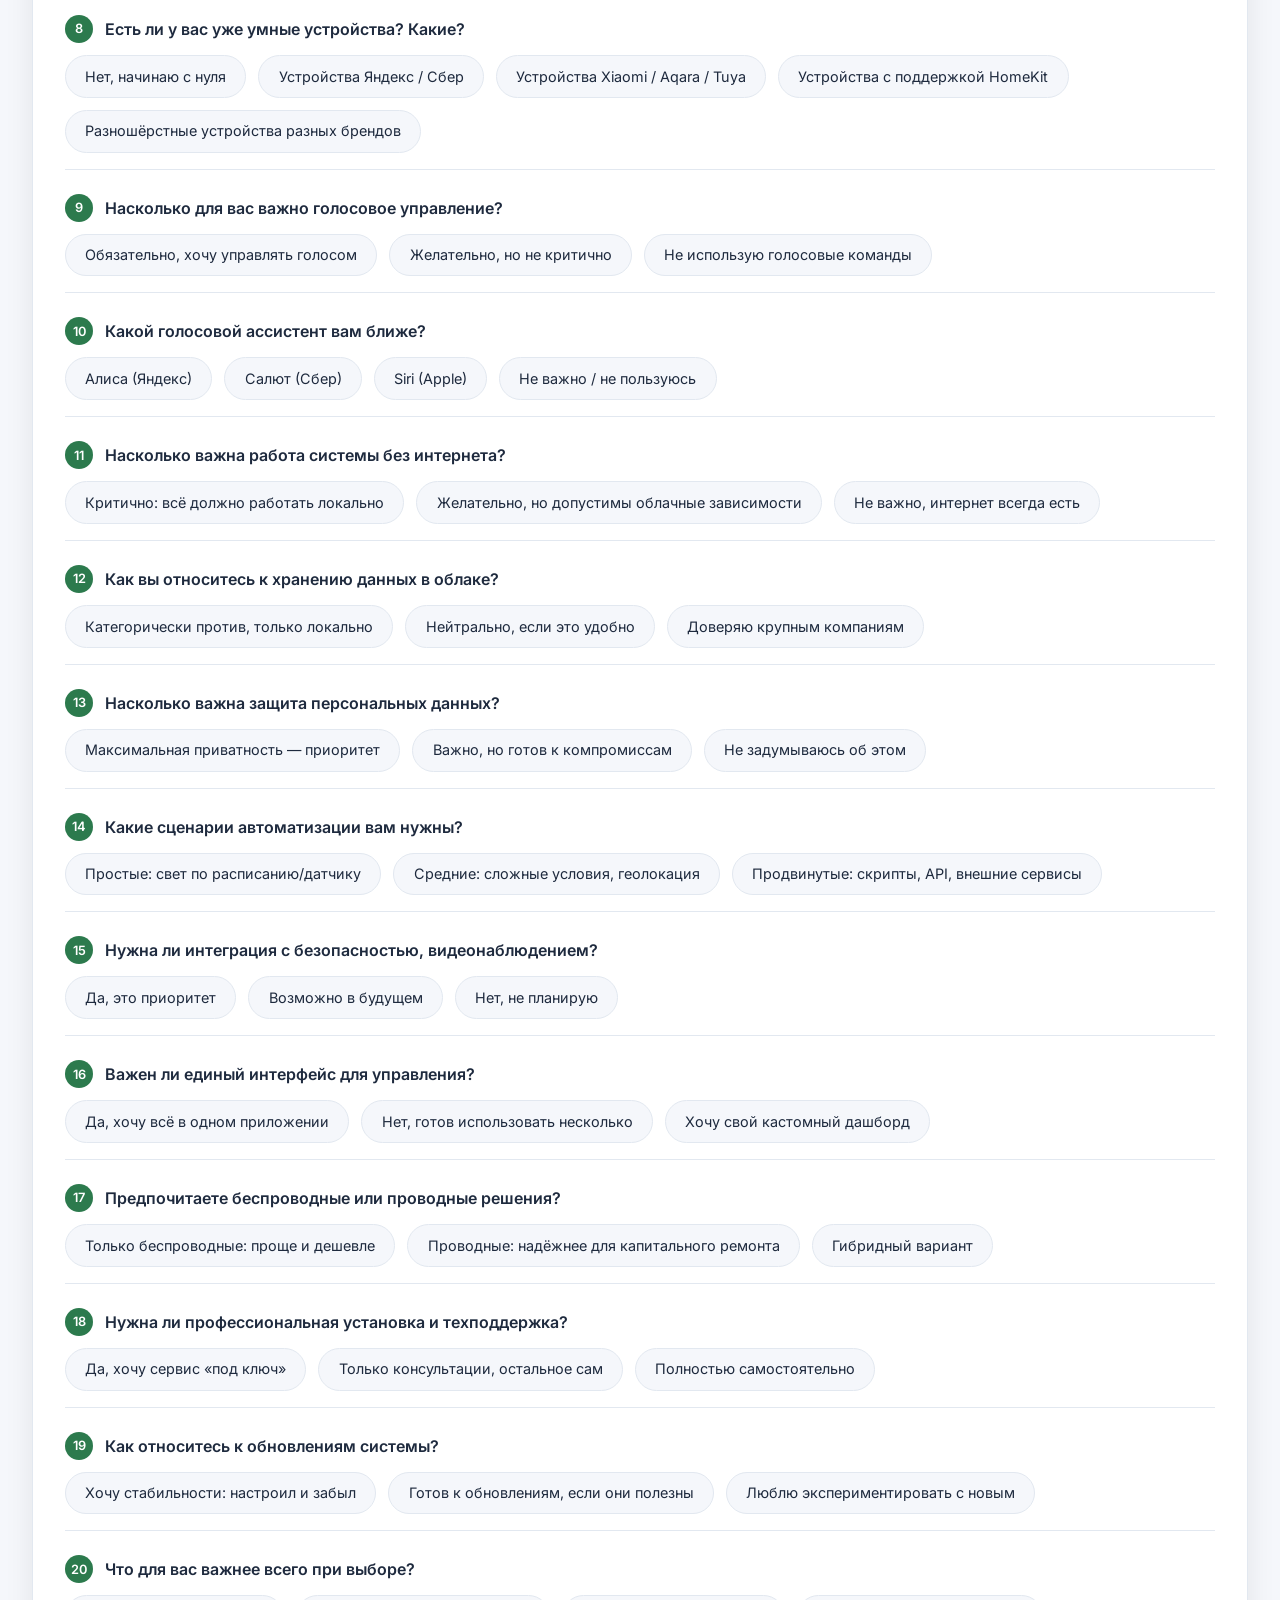
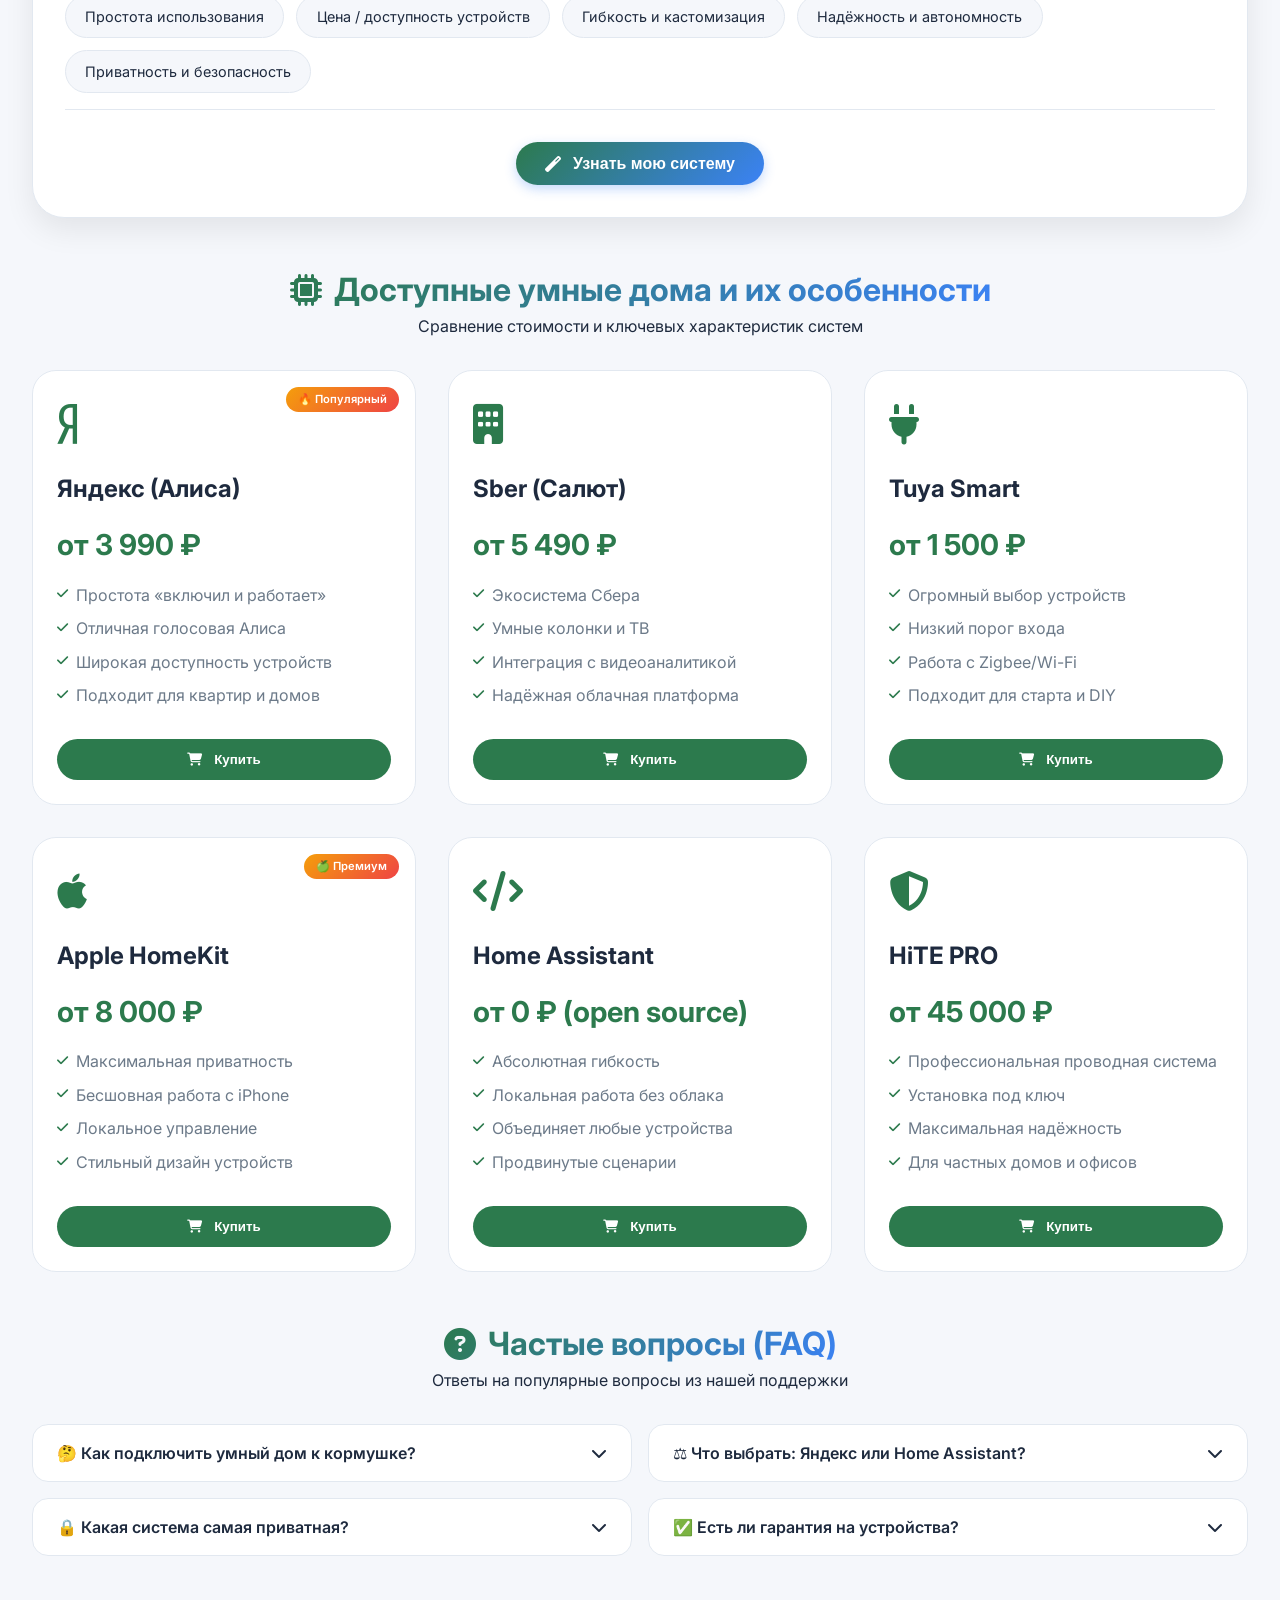
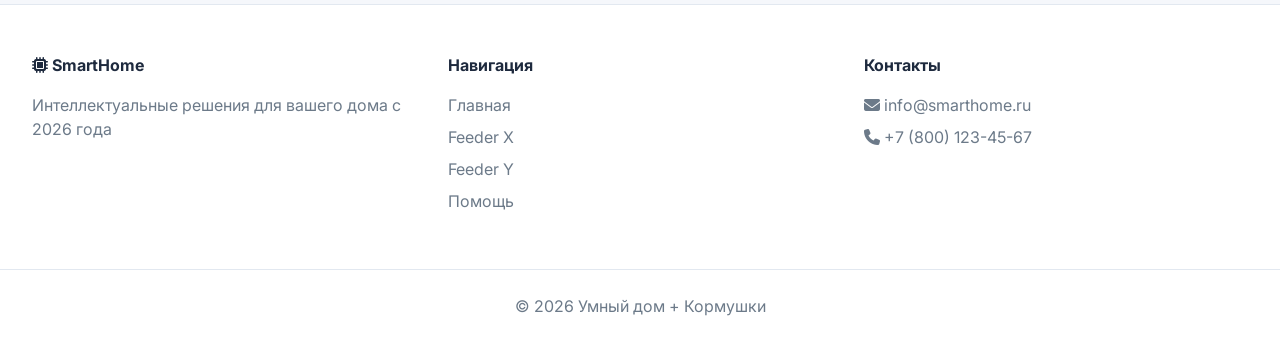
==== commit e8ffd550: "Add files via upload" ====
--- a/index.html
+++ b/index.html
@@ -55,7 +55,7 @@
                 <p><a href="feeder1.html" class="nav-link">Feeder X</a></p>
             </div>
             <div style="text-align: center;">
-                <img src="https://i.oneme.ru/i?r=BTE2sh_eZW7g8kugOdIm2NotG6CDVXDLyQb_GmB9_yFHc4xb2yZsm7Zp_z8z1HLp_Xo" style="border-radius: 15px; border: 2px solid var(--secondary);">
+                <img src="Ссылка на фото" style="border-radius: 15px; border: 2px solid var(--secondary);">
                 <p><a href="feeder2.html" class="nav-link">Feeder Y</a></p>
             </div>
         </div>
@@ -130,11 +130,9 @@
                 <li><i class="fas fa-check"></i>Широкая доступность устройств</li>
                 <li><i class="fas fa-check"></i>Подходит для квартир и домов</li>
             </ul>
-            <!-- ИЗМЕНЕНО: Прямая ссылка на поиск Яндекс Станции на Авито -->
-            <button class="btn-buy" onclick="window.open('https://www.avito.ru/rossiya?q=%D1%8F%D0%BD%D0%B4%D0%B5%D0%BA%D1%81+%D1%81%D1%82%D0%B0%D0%BD%D1%86%D0%B8%D1%8F+%D1%83%D0%BC%D0%BD%D1%8B%D0%B9+%D0%B4%D0%BE%D0%BC', '_blank')">
-                <i class="fas fa-shopping-cart"></i>
-                <span>Купить на Авито</span>
-                <i class="fas fa-arrow-right"></i>
+            <button class="btn-buy" onclick="window.open('https://market.yandex.ru/cc/99Uf3A', '_blank')">
+                <i class="fas fa-shopping-cart"></i>
+                <span>Купить</span>
             </button>
         </div>
         
@@ -148,11 +146,9 @@
                 <li><i class="fas fa-check"></i>Интеграция с видеоаналитикой</li>
                 <li><i class="fas fa-check"></i>Надёжная облачная платформа</li>
             </ul>
-            <!-- ИЗМЕНЕНО: Прямая ссылка на поиск SberBox/Salut на Авито -->
-            <button class="btn-buy" onclick="window.open('https://www.avito.ru/rossiya?q=sber+%D1%81%D0%B0%D0%BB%D1%8E%D1%82', '_blank')">
-                <i class="fas fa-shopping-cart"></i>
-                <span>Купить на Авито</span>
-                <i class="fas fa-arrow-right"></i>
+            <button class="btn-buy" onclick="window.open('https://sberdevices.ru/shop/product/sberboom_mini2_gray/', '_blank')">
+                <i class="fas fa-shopping-cart"></i>
+                <span>Купить</span>
             </button>
         </div>
         
@@ -166,11 +162,9 @@
                 <li><i class="fas fa-check"></i>Работа с Zigbee/Wi-Fi</li>
                 <li><i class="fas fa-check"></i>Подходит для старта и DIY</li>
             </ul>
-            <!-- ИЗМЕНЕНО: Прямая ссылка на поиск Tuya на Авито -->
-            <button class="btn-buy" onclick="window.open('https://www.avito.ru/rossiya?q=tuya+smart', '_blank')">
-                <i class="fas fa-shopping-cart"></i>
-                <span>Купить на Авито</span>
-                <i class="fas fa-arrow-right"></i>
+            <button class="btn-buy" onclick="window.open('https://market.yandex.ru/cc/99Uh3C', '_blank')">
+                <i class="fas fa-shopping-cart"></i>
+                <span>Купить</span>
             </button>
         </div>
         
@@ -185,11 +179,9 @@
                 <li><i class="fas fa-check"></i>Локальное управление</li>
                 <li><i class="fas fa-check"></i>Стильный дизайн устройств</li>
             </ul>
-            <!-- ИЗМЕНЕНО: Прямая ссылка на поиск HomeKit на Авито -->
-            <button class="btn-buy" onclick="window.open('https://www.avito.ru/rossiya?q=homekit', '_blank')">
-                <i class="fas fa-shopping-cart"></i>
-                <span>Купить на Авито</span>
-                <i class="fas fa-arrow-right"></i>
+            <button class="btn-buy" onclick="window.open('https://www.apple.com/homepod-mini/', '_blank')">
+                <i class="fas fa-shopping-cart"></i>
+                <span>Купить</span>
             </button>
         </div>
         
@@ -203,11 +195,9 @@
                 <li><i class="fas fa-check"></i>Объединяет любые устройства</li>
                 <li><i class="fas fa-check"></i>Продвинутые сценарии</li>
             </ul>
-            <!-- ИЗМЕНЕНО: Прямая ссылка на поиск Home Assistant Green/Yellow на Авито -->
-            <button class="btn-buy" onclick="window.open('https://www.avito.ru/rossiya?q=home+assistant', '_blank')">
-                <i class="fas fa-shopping-cart"></i>
-                <span>Купить на Авито</span>
-                <i class="fas fa-arrow-right"></i>
+            <button class="btn-buy" onclick="window.open('https://www.home-assistant.io/', '_blank')">
+                <i class="fas fa-shopping-cart"></i>
+                <span>Купить</span>
             </button>
         </div>
         
@@ -221,11 +211,9 @@
                 <li><i class="fas fa-check"></i>Максимальная надёжность</li>
                 <li><i class="fas fa-check"></i>Для частных домов и офисов</li>
             </ul>
-            <!-- ИЗМЕНЕНО: Прямая ссылка на поиск HiTE PRO на Авито -->
-            <button class="btn-buy" onclick="window.open('https://www.avito.ru/rossiya?q=hite+pro', '_blank')">
-                <i class="fas fa-shopping-cart"></i>
-                <span>Купить на Авито</span>
-                <i class="fas fa-arrow-right"></i>
+            <button class="btn-buy" onclick="window.open('https://www.hite-pro.ru/?ysclid=mnm4dpcoyo848476110', '_blank')">
+                <i class="fas fa-shopping-cart"></i>
+                <span>Купить</span>
             </button>
         </div>
     </div>
@@ -244,7 +232,7 @@
                 <span>🤔 Как подключить умный дом к кормушке?</span>
                 <i class="fas fa-chevron-down"></i>
             </div>
-            <div class="faq-answer">Все наши комплекты совместимы с кормушками через Wi-Fi/Zigbee модуль. В инструкции описана синхронизация. Процесс занимает не более 10 минут.</div>
+            <div class="faq-answer">Все наши комплекты совместимы с Home Assistant через Wi-Fi. В инструкции описана синхронизация. Процесс занимает не более 10 минут.</div>
         </div>
         
         <div class="faq-item">
@@ -268,7 +256,7 @@
                 <span>✅ Есть ли гарантия на устройства?</span>
                 <i class="fas fa-chevron-down"></i>
             </div>
-            <div class="faq-answer">12 месяцев на все устройства. Обмен/возврат в течение 14 дней по закону. Предоставляем официальную гарантию.</div>
+            <div class="faq-answer">Пожизненая гарантия на все устройства. Обмен/возврат в течение 180 дней.</div>
         </div>
     </div>
 </div>
@@ -277,13 +265,13 @@
     <div class="footer-content">
         <div class="footer-section">
             <h4><i class="fas fa-microchip"></i> SmartHome</h4>
-            <p>Интеллектуальные решения для вашего дома с 2020 года</p>
+            <p>Интеллектуальные решения для вашего дома с 2026 года</p>
         </div>
         <div class="footer-section">
             <h4>Навигация</h4>
             <a href="index.html">Главная</a>
-            <a href="feeder1.html">Кормушка 1</a>
-            <a href="feeder2.html">Кормушка 2</a>
+            <a href="feeder1.html">Feeder X</a>
+            <a href="feeder2.html">Feeder Y</a>
             <a href="help.html">Помощь</a>
         </div>
         <div class="footer-section">
@@ -299,8 +287,6 @@
 
 <script src="script.js"></script>
 <script>
-    // ... (весь ваш JavaScript код вопросов остается без изменений) ...
-
     const questions = [
         { text: "Какой у вас уровень технической подготовки?", options: ["Новичок: хочу «включил и работает»", "Средний: могу настроить по инструкции", "Продвинутый: не боюсь терминала и скриптов"] },
         { text: "Сколько времени вы готовы потратить на первоначальную настройку?", options: ["До 1 часа", "Несколько вечеров", "Неограниченно, если результат того стоит"] },
@@ -422,12 +408,6 @@
                 <i class="fas fa-lightbulb"></i>
                 <p>💡 Совет: Многие пользователи выбирают комбинацию <strong>Home Assistant</strong> как «мозг» системы + <strong>Яндекс</strong> как голосовой интерфейс.</p>
             </div>
-            <!-- ИЗМЕНЕНО: Кнопка в результате также ведет на общий поиск Авито -->
-            <button class="btn-primary" onclick="window.open('https://www.avito.ru/rossiya?q=%D1%83%D0%BC%D0%BD%D1%8B%D0%B9+%D0%B4%D0%BE%D0%BC', '_blank')">
-                <i class="fas fa-shopping-cart"></i>
-                <span>🛒 Перейти к покупке</span>
-                <i class="fas fa-arrow-right"></i>
-            </button>
         `;
         document.getElementById('submitQuiz').style.display = 'none';
         document.getElementById('resetQuiz').style.display = 'inline-flex';
@@ -443,6 +423,16 @@
         window.scrollTo({ top: document.getElementById('quizContainer').offsetTop - 100, behavior: 'smooth' });
     }
     
+    function resetQuiz() {
+        userAnswers.fill(null);
+        renderQuestions();
+        document.getElementById('quizResult').style.display = 'none';
+        document.getElementById('submitQuiz').style.display = 'inline-flex';
+        document.getElementById('resetQuiz').style.display = 'none';
+        window.scrollTo({ top: document.getElementById('quizContainer').offsetTop - 100, behavior: 'smooth' });
+    }
+    
+    // Ждем полной загрузки DOM, но не переопределяем тему — она уже в script.js
     document.addEventListener('DOMContentLoaded', () => {
         renderQuestions();
         document.getElementById('submitQuiz').onclick = submitQuiz;
@@ -450,4 +440,4 @@
     });
 </script> 
 </body>
-</html>+</html>
